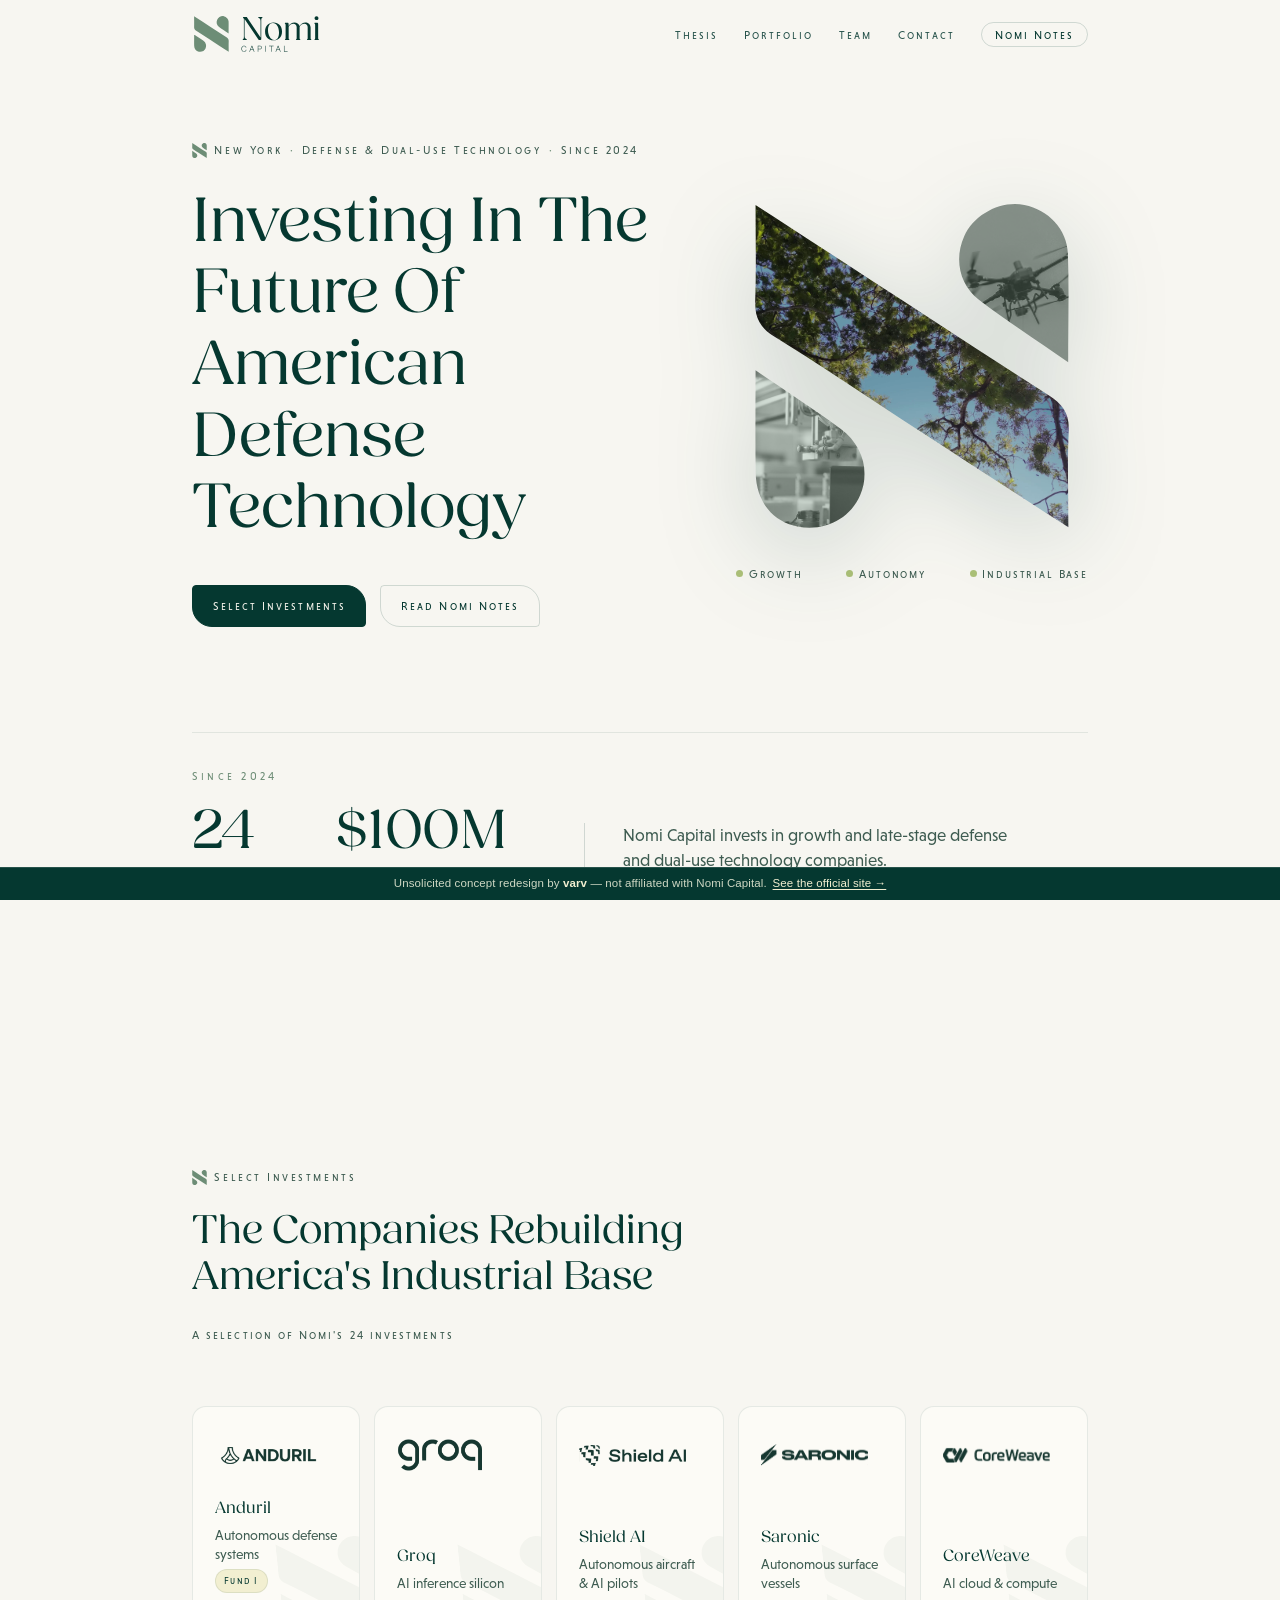
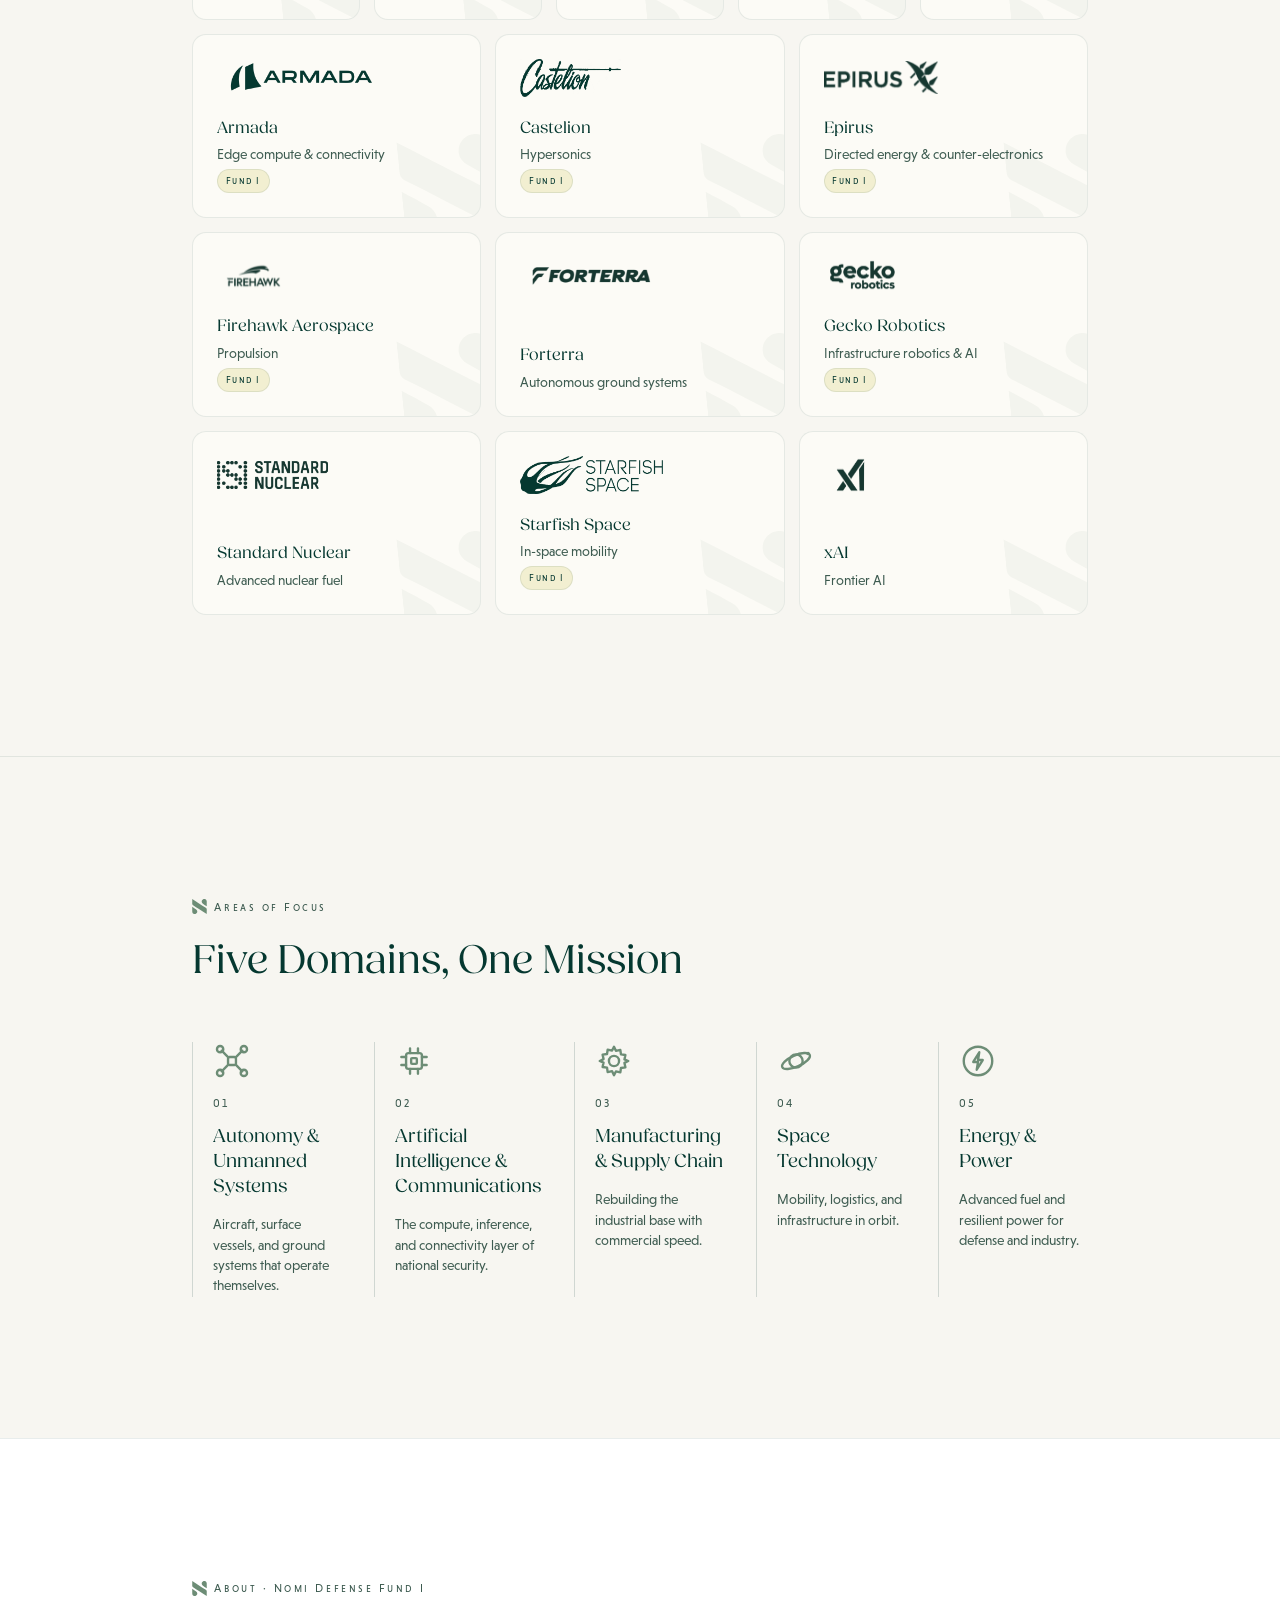
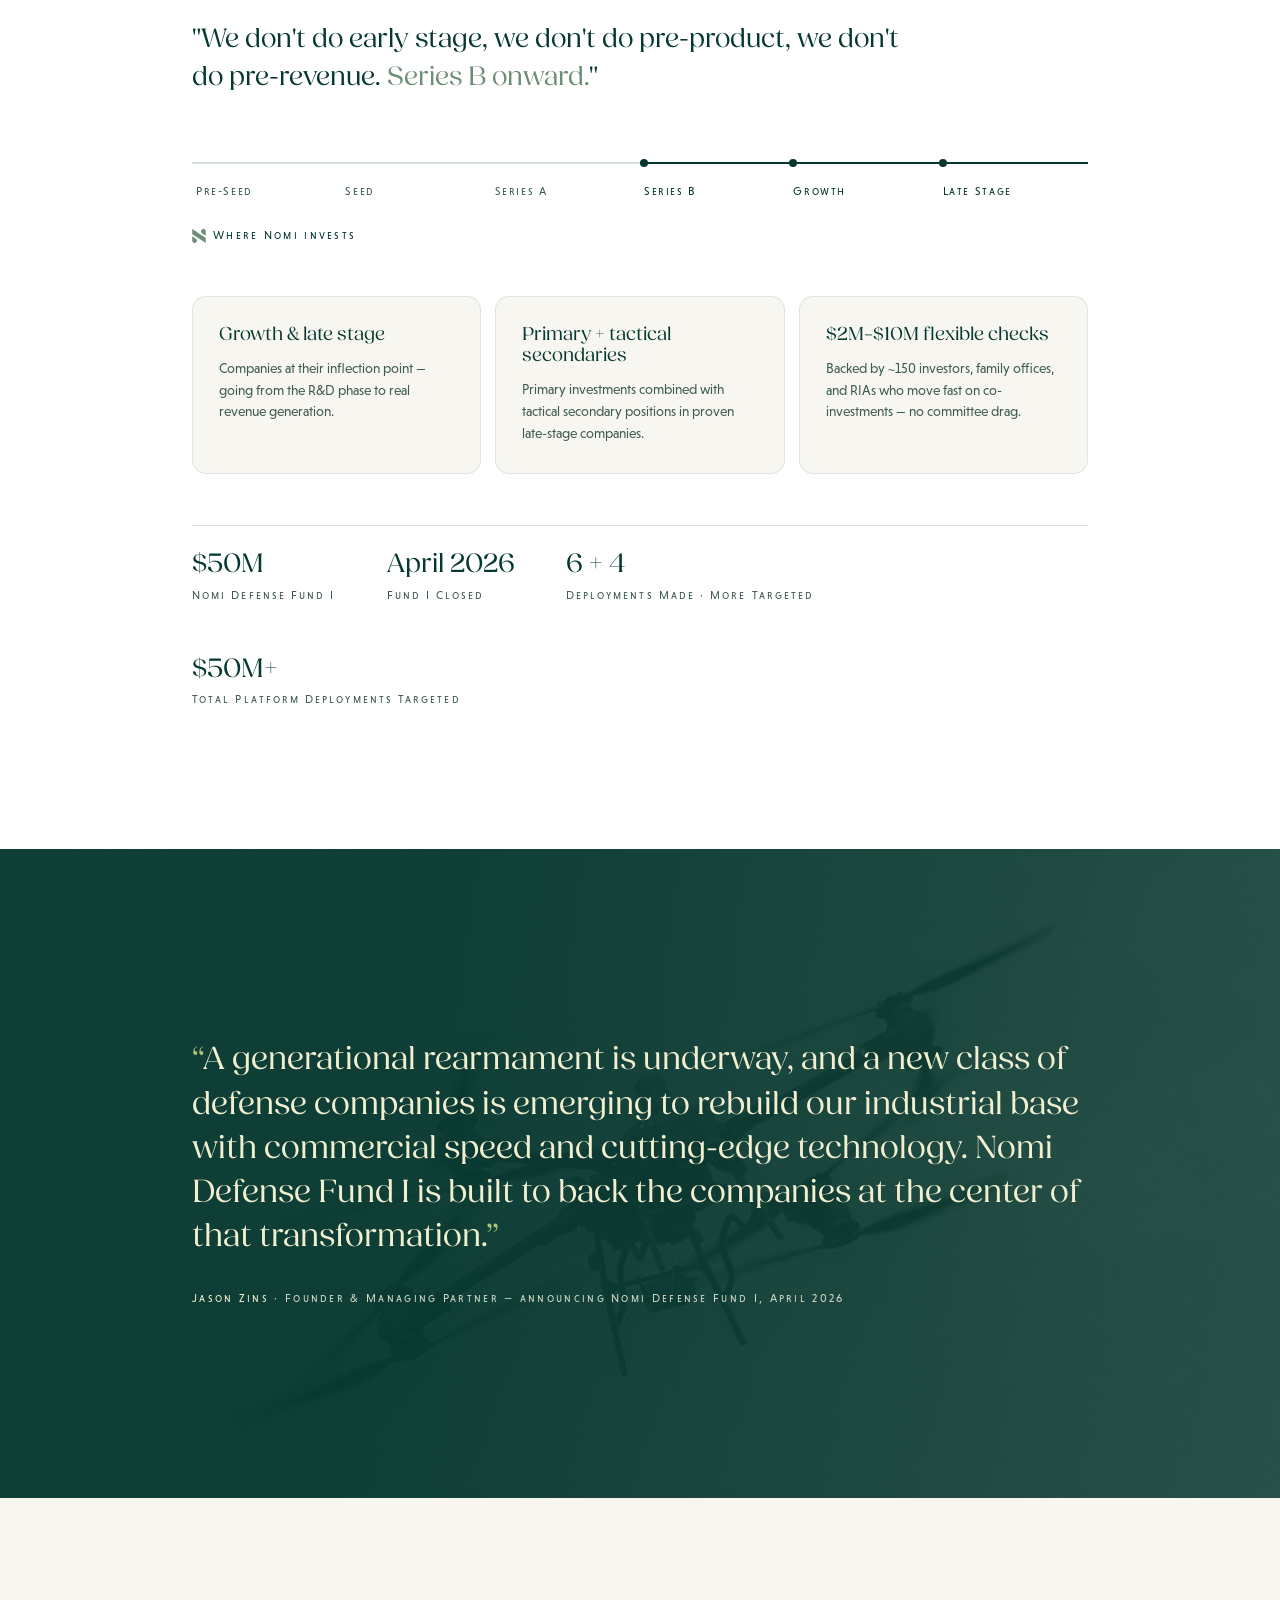
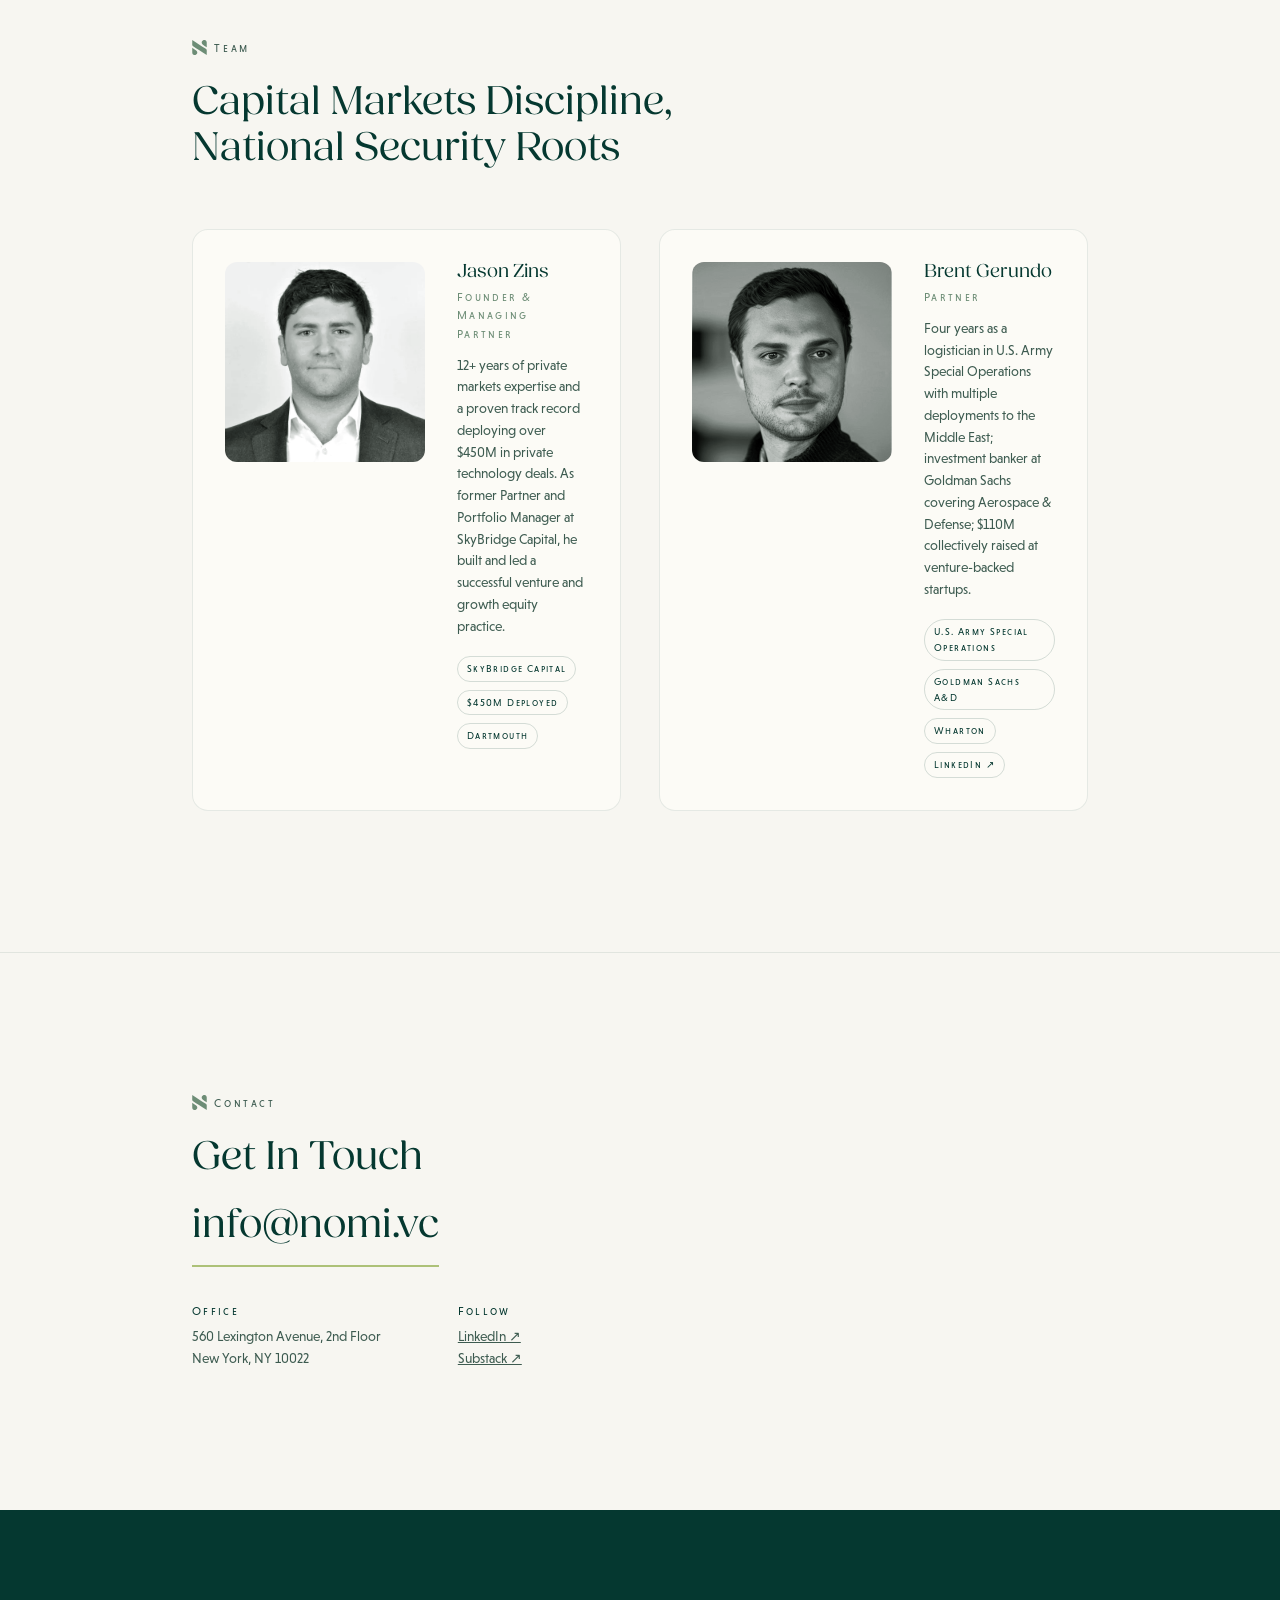
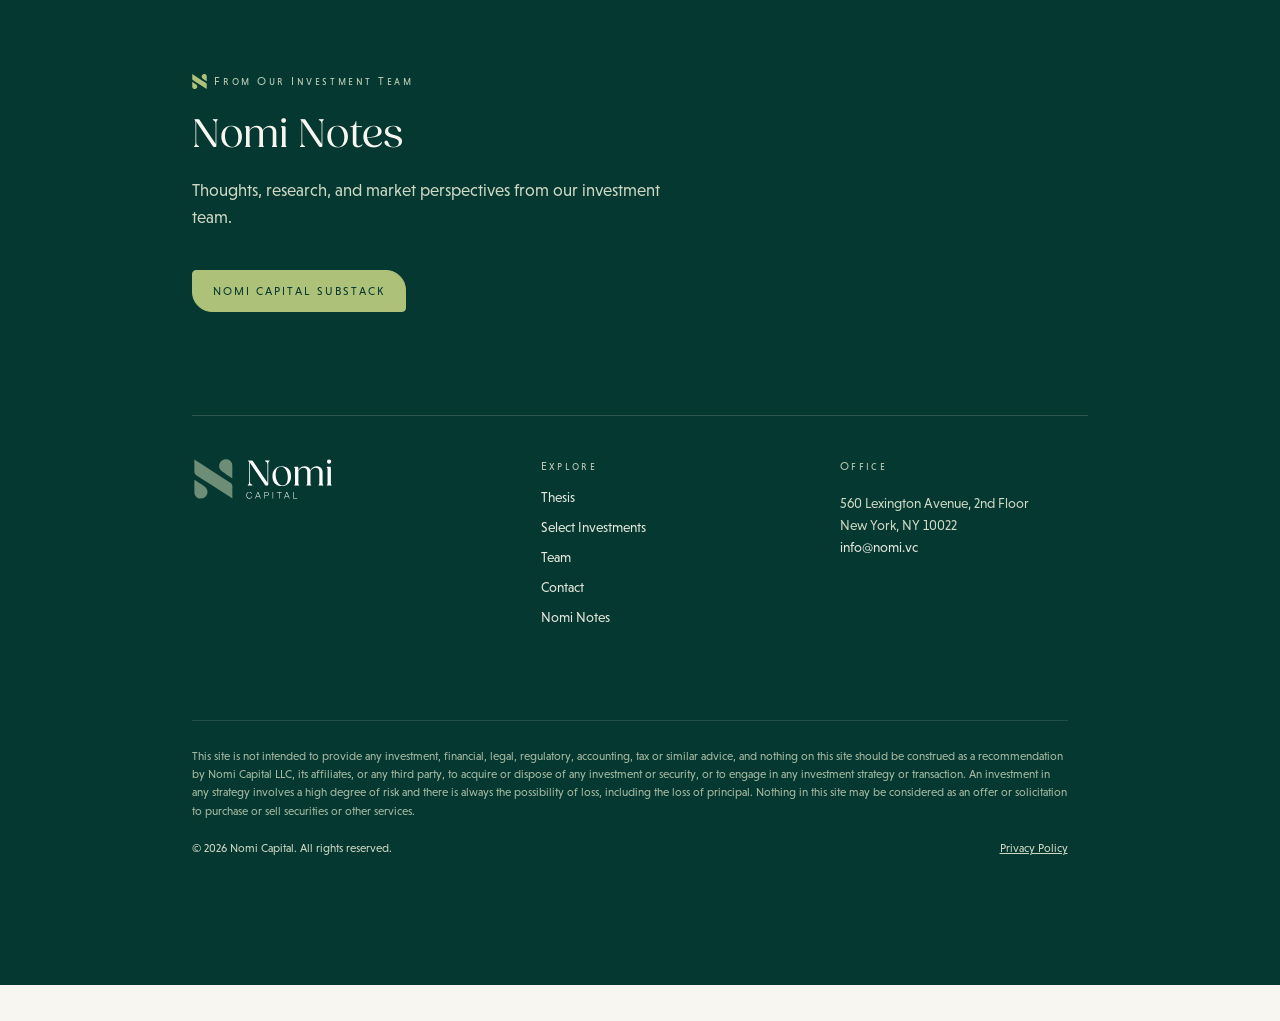
==== index.html @ 1e5c536e "Nomi Capital — full site go-live: home + Thesis, Portfolio, Team, Contact, Nomi Notes Multi-page upg" ====
<!DOCTYPE html>
<html lang="en">
<head>
<meta charset="UTF-8">
<meta name="viewport" content="width=device-width, initial-scale=1.0">
<title>Nomi Capital — Investing in the Future of American Defense Technology</title>
<meta name="description" content="Nomi Capital invests in growth and late-stage defense and dual-use technology companies. New York · Since 2024 · $100M AUM.">
<link rel="icon" type="image/png" sizes="32x32" href="assets/brand/favicon-32.png">
<link rel="apple-touch-icon" href="assets/brand/apple-touch-icon-256.png">
<meta property="og:title" content="Nomi Capital">
<meta property="og:description" content="Investing in the Future of American Defense Technology.">
<meta property="og:image" content="assets/brand/og-image.jpg">
<meta name="robots" content="noindex,nofollow,noarchive">
<script>
(function(){
  var q = new URLSearchParams(location.search);
  var H = document.documentElement;
  if(q.get('static')==='1'){ H.classList.add('static'); return; }
  if(window.matchMedia && matchMedia('(prefers-reduced-motion: reduce)').matches){ return; }
  requestAnimationFrame(function(){ requestAnimationFrame(function(){ H.classList.add('anim'); }); });
})();
</script>
<style>
@font-face{font-family:"niveau-grotesk";font-style:italic;font-weight:400;font-display:swap;src:url([data-uri]) format("woff2")}
@font-face{font-family:"niveau-grotesk";font-style:normal;font-weight:400;font-display:swap;src:url([data-uri]) format("woff2")}
@font-face{font-family:"niveau-grotesk";font-style:normal;font-weight:500;font-display:swap;src:url([data-uri]) format("woff2")}
@font-face{font-family:"niveau-grotesk";font-style:normal;font-weight:700;font-display:swap;src:url([data-uri]) format("woff2")}
@font-face{font-family:"niveau-grotesk-small-caps";font-style:normal;font-weight:400;font-display:swap;src:url([data-uri]) format("woff2")}
@font-face{font-family:"fields-display";font-style:normal;font-weight:400;font-display:swap;src:url([data-uri]) format("woff2")}

/* ============ TOKENS (locked scale · one gutter · one rhythm) ============ */
:root{
  --h1: clamp(2.4rem, 5vw, 4rem);
  --h2: clamp(1.8rem, 3.2vw, 2.6rem);
  --h3: clamp(1.35rem, 2.2vw, 1.7rem);
  --h4: 1.2rem;  --h5: 1.05rem;  --h6: 0.95rem;
  --p: 1.05rem;  --small: 0.85rem;  --eyebrow: 0.72rem;
  --lh-tight: 1.12;  --lh-body: 1.6;

  --gutter: clamp(20px, 15vw, 200px);
  --sec-pad: clamp(84px, 11vw, 148px);

  --bg:#f7f6f1;          /* off-white ground */
  --ink:#053830;         /* THE green — dark-green ink */
  --mid:#6d8d76;         /* logo green */
  --olive:#adc178;       /* support accent */
  --cream:#f2efd1;
  --card:#fcfbf6;
  --muted:#3d5b50;
  --line:rgba(5,56,48,.16);
  --line-soft:rgba(5,56,48,.09);

  --serif:"fields-display", Georgia, serif;
  --sans:"niveau-grotesk", "Helvetica Neue", Arial, sans-serif;
  --caps:"niveau-grotesk-small-caps", "niveau-grotesk", Arial, sans-serif;
}
*{margin:0;padding:0;box-sizing:border-box}
html{scroll-behavior:smooth}
@media (prefers-reduced-motion: reduce){ html{scroll-behavior:auto} }
body{
  background:var(--bg); color:var(--ink);
  font-family:var(--sans); font-size:var(--p); line-height:var(--lh-body);
  -webkit-font-smoothing:antialiased; overflow-x:clip;
}
h1,h2,h3{font-family:var(--serif); font-weight:400; line-height:var(--lh-tight); text-transform:capitalize}
h1{font-size:var(--h1)} h2{font-size:var(--h2)} h3{font-size:var(--h3)}
a{color:inherit}
img{max-width:100%; display:block}
section,header.hero{padding:var(--sec-pad) var(--gutter)}
.eyebrow{
  font-family:var(--caps); font-size:var(--eyebrow); letter-spacing:.22em;
  color:var(--muted); display:flex; align-items:center; gap:.65em; margin-bottom:1.5rem;
}
.eyebrow svg{width:15px; height:15px; flex:0 0 auto}
.eyebrow .n{color:var(--mid); letter-spacing:.1em}

/* ============ STORYBOARD CHROME ============ */
.sb-badge{position:fixed; top:16px; right:16px; padding:4px 10px; font-size:0.72rem;
  letter-spacing:.14em; text-transform:uppercase; border:1px solid currentColor; z-index:999;
  font-family:var(--sans); color:var(--ink); background:rgba(247,246,241,.8); backdrop-filter:blur(4px)}
.ribbon{position:fixed; bottom:16px; left:16px; z-index:999; font-family:var(--sans);
  font-size:.7rem; letter-spacing:.12em; text-transform:uppercase; color:var(--bg);
  background:var(--ink); padding:6px 12px; border-radius:3px}

/* ============ NAV ============ */
.nav{position:fixed; top:0; left:0; right:0; z-index:900; display:flex; align-items:center;
  justify-content:space-between; padding:14px var(--gutter);
  padding-right:max(var(--gutter), 150px);
  background:rgba(247,246,241,.85); backdrop-filter:blur(10px); -webkit-backdrop-filter:blur(10px);
  border-bottom:1px solid transparent; transition:border-color .3s}
.nav.scrolled{border-bottom-color:var(--line-soft)}
.nav .brand img{height:40px; width:auto}
.nav-links{display:flex; align-items:center; gap:clamp(14px,2vw,30px); list-style:none}
.nav-links a{font-family:var(--caps); font-size:var(--eyebrow); letter-spacing:.18em;
  text-decoration:none; color:var(--ink); opacity:.85; transition:opacity .2s; white-space:nowrap}
.nav-links a:hover{opacity:1}
.nav-links a.pill{border:1px solid var(--line); border-radius:999px; padding:.5em 1.1em; opacity:1}
.nav-links a.pill:hover{background:var(--ink); color:var(--bg); border-color:var(--ink)}
@media(max-width:940px){ .nav-links li:not(.keep){display:none} }

/* ============ HERO ============ */
.hero{min-height:100svh; display:grid; grid-template-columns:minmax(0,7fr) minmax(0,5fr);
  align-items:center; gap:clamp(28px,4vw,72px);
  padding-top:calc(84px + 4vh); padding-bottom:6vh; position:relative}
.hero-copy .eyebrow{margin-bottom:1.9rem}
.hero h1{max-width:12em}
.hero .sub{margin-top:1.6rem; max-width:34em; font-size:var(--h5); color:var(--muted)}
.cta-row{display:flex; gap:14px; margin-top:2.3rem; flex-wrap:wrap}
.btn{font-family:var(--caps); font-size:var(--eyebrow); letter-spacing:.18em; text-decoration:none;
  padding:.95em 1.7em; border-radius:4px 20px 4px 20px; display:inline-flex; align-items:center; gap:.6em;
  transition:transform .25s, background .25s, color .25s, border-color .25s}
.btn:hover{transform:translateY(-2px)}
.btn-solid{background:var(--ink); color:#f2f1e9; border:1px solid var(--ink)}
.btn-solid:hover{background:#0a4a40}
.btn-line{border:1px solid var(--line); color:var(--ink)}
.btn-line:hover{border-color:var(--ink)}

/* the mark-window: Nomi's own logomark, opened into three photo windows */
.mark-wrap{position:relative; justify-self:end; width:min(100%, 512px)}
.mark-hero{width:100%; height:auto; display:block; filter:drop-shadow(0 24px 48px rgba(5,56,48,.18))}
.mark-hero .win{transition:opacity .3s}
html.anim .float-a,html.anim .float-b,html.anim .float-c{transform-box:fill-box; transform-origin:center}
html.anim .float-a{animation:drift 9s ease-in-out infinite alternate}
html.anim .float-b{animation:drift 11s ease-in-out infinite alternate-reverse}
html.anim .float-c{animation:drift 13s ease-in-out infinite alternate}
@keyframes drift{from{transform:translateY(0)}to{transform:translateY(-1.5px)}}
@media (prefers-reduced-motion: reduce){ .float-a,.float-b,.float-c{animation:none!important} }
.mark-cap{margin-top:18px; display:flex; justify-content:space-between; gap:10px;
  font-family:var(--caps); font-size:var(--eyebrow); letter-spacing:.16em; color:var(--muted)}
.mark-cap span{display:flex; align-items:center; gap:.5em}
.mark-cap i{width:7px; height:7px; border-radius:50%; background:var(--olive); flex:0 0 auto}

/* stat band — echoes nomi.vc's SINCE 2024 / 24 INVESTMENTS / $100M AUM unit, in the light+green system */
.statband{grid-column:1 / -1; margin-top:clamp(38px,6vh,66px); padding-top:2.1rem;
  border-top:1px solid var(--line-soft); position:relative}
.statband-since{display:block; font-family:var(--caps); font-size:var(--eyebrow);
  letter-spacing:.28em; color:var(--mid); margin-bottom:1.5rem}
.statband-body{display:grid; grid-template-columns:auto auto minmax(0,1fr);
  gap:clamp(26px,4.5vw,68px); align-items:center}
.figure .snum{font-family:var(--serif); font-weight:400; line-height:.9;
  font-size:clamp(2.5rem,4.4vw,3.9rem); color:var(--ink); display:block; white-space:nowrap; letter-spacing:-.01em}
.figure .slabel{font-family:var(--caps); font-size:var(--eyebrow); letter-spacing:.2em;
  color:var(--muted); display:block; margin-top:.7em}
.statband-desc{font-family:var(--sans); font-size:var(--h5); color:var(--muted);
  line-height:1.5; max-width:27em; padding-left:clamp(24px,3vw,44px); border-left:1px solid var(--line)}
@media(max-width:940px){
  .hero{grid-template-columns:1fr; padding-top:110px}
  .mark-wrap{justify-self:start; width:min(78vw,380px)}
  .statband-body{grid-template-columns:1fr 1fr; gap:26px 34px}
  .statband-desc{grid-column:1 / -1; padding-left:0; border-left:0; max-width:none;
    border-top:1px solid var(--line); padding-top:1.4rem; margin-top:.2rem}
}
@media(max-width:520px){ .statband-body{grid-template-columns:1fr} }

/* ============ SELECT INVESTMENTS ============ */
.sec-head{display:flex; justify-content:space-between; align-items:flex-end; gap:24px; margin-bottom:clamp(36px,5vw,56px); flex-wrap:wrap}
.sec-head h2{max-width:15em}
.sec-note{font-family:var(--caps); font-size:var(--eyebrow); letter-spacing:.18em; color:var(--muted); padding-bottom:.5em}
.marquee-grid{display:grid; grid-template-columns:repeat(5,1fr); gap:14px}
.pf{position:relative; overflow:hidden; background:var(--card); border:1px solid var(--line-soft); border-radius:14px;
  text-decoration:none; display:flex; flex-direction:column; justify-content:space-between;
  padding:26px 22px; min-height:196px; transition:transform .35s, border-color .35s, box-shadow .35s, background .35s}
/* recurring logomark motif — the native branch mark bleeds from each card corner, blooms on hover */
.pf::before{content:""; position:absolute; right:-15px; bottom:-17px; width:94px; height:97px; z-index:0;
  background:url("assets/brand/nomi-logomark.svg") center/contain no-repeat; opacity:.06;
  transform:rotate(-6deg); transition:opacity .45s ease, transform .55s ease; pointer-events:none}
.pf:hover::before,.pf:focus-visible::before{opacity:.17; transform:rotate(0deg) scale(1.08)}
.pf:hover,.pf:focus-visible{transform:translateY(-6px); border-color:var(--mid);
  background:linear-gradient(180deg,#fbfdf9,var(--card)); box-shadow:0 20px 44px rgba(5,56,48,.11)}
.pf .lg{height:44px; display:flex; align-items:center; position:relative; z-index:1; transition:transform .35s}
.pf .lg img{max-height:100%; max-width:88%; width:auto; object-fit:contain}
.pf:hover .lg,.pf:focus-visible .lg{transform:translateY(-2px)}
.pf .meta{margin-top:22px; position:relative; z-index:1; display:flex; flex-direction:column; align-items:flex-start; gap:.32em}
.pf .name{font-family:var(--serif); font-size:var(--h5); text-transform:none; color:var(--ink); line-height:1.14;
  padding-bottom:2px; background:linear-gradient(var(--mid),var(--mid)) left bottom/0 1.5px no-repeat;
  transition:color .3s, background-size .35s ease}
.pf:hover .name,.pf:focus-visible .name{color:#245c46; background-size:100% 1.5px}
.pf .what{font-size:var(--small); color:var(--muted); line-height:1.4}
.pf .go{position:absolute; top:15px; right:17px; font-size:1rem; color:var(--mid); opacity:0; z-index:2;
  transform:translate(-4px,4px); transition:opacity .25s, transform .25s}
.pf:hover .go,.pf:focus-visible .go{opacity:1; transform:none}
.pf .tag{margin-top:.5em; align-self:flex-start; position:relative; z-index:1; font-family:var(--caps);
  font-size:.6rem; letter-spacing:.16em; color:var(--ink); background:var(--cream); border:1px solid var(--line-soft);
  padding:.35em .8em; border-radius:999px}
.book-grid{display:grid; grid-template-columns:repeat(3,1fr); gap:14px; margin-top:14px}
.book-grid .pf{min-height:172px; padding:24px 24px}
.book-grid .pf .lg{height:38px}
@media(max-width:1100px){ .marquee-grid{grid-template-columns:repeat(3,1fr)} .book-grid{grid-template-columns:repeat(2,1fr)} }
@media(max-width:640px){ .marquee-grid{grid-template-columns:repeat(2,1fr)} .book-grid{grid-template-columns:repeat(2,1fr)} }
@media(max-width:440px){ .marquee-grid,.book-grid{grid-template-columns:1fr} }

/* ============ AREAS OF FOCUS ============ */
.focus{border-top:1px solid var(--line-soft); position:relative; overflow:hidden}
/* cleaned per feedback: faint tile watermark removed — clean background behind the focus domains */
.focus > *{position:relative; z-index:1}
/* cleaned per feedback: remove ALL big faint logomark watermark washes (butter-paper look) */
.leafmark{display:none !important}
.focus-grid{display:grid; grid-template-columns:repeat(5,1fr); gap:clamp(18px,2.5vw,34px)}
.fcard{border-left:1px solid var(--line); padding-left:20px; display:flex; flex-direction:column; gap:14px}
.fcard .fic{width:38px; height:38px; color:var(--mid)}
.fcard .fnum{font-family:var(--caps); font-size:var(--eyebrow); letter-spacing:.2em; color:var(--muted)}
.fcard h3{font-size:var(--h4); text-transform:none; line-height:1.3}
.fcard p{font-size:var(--small); color:var(--muted); line-height:1.5}
@media(max-width:1100px){ .focus-grid{grid-template-columns:repeat(2,1fr); row-gap:44px} }
@media(max-width:600px){ .focus-grid{grid-template-columns:1fr} }

/* ============ ABOUT / FUND I ============ */
.about{background:#fff; position:relative; overflow:hidden; border-top:1px solid var(--line-soft)}
.about .leafmark{position:absolute; right:clamp(20px,3vw,72px); top:clamp(18px,3vw,52px); width:clamp(240px,26vw,420px); opacity:.09; pointer-events:none}
.about .lede{font-family:var(--serif); font-size:var(--h3); max-width:26em; text-transform:none; line-height:1.4; margin-top:.4rem}
.about .lede em{font-style:normal; color:var(--mid)}
.stage-rail{margin:clamp(40px,5vw,64px) 0 10px; position:relative}
.stage-row{display:grid; grid-template-columns:repeat(6,1fr); gap:0; position:relative}
.stage{padding:18px 4px 0; border-top:2px solid var(--line); font-family:var(--caps);
  font-size:var(--eyebrow); letter-spacing:.14em; color:var(--muted); text-align:left; position:relative}
.stage.on{border-top-color:var(--ink); color:var(--ink)}
.stage.on::before{content:""; position:absolute; top:-5px; left:0; width:8px; height:8px; border-radius:50%; background:var(--ink)}
.stage-label{display:flex; align-items:center; gap:.6em; margin-top:26px;
  font-family:var(--caps); font-size:var(--eyebrow); letter-spacing:.2em; color:var(--ink)}
.stage-label svg{width:14px; height:14px; color:var(--mid)}
.about-cards{display:grid; grid-template-columns:repeat(3,1fr); gap:14px; margin-top:clamp(36px,4vw,56px)}
.acard{background:var(--bg); border:1px solid var(--line-soft); border-radius:14px; padding:28px 26px}
.acard h3{font-size:var(--h4); text-transform:none; margin-bottom:.6em}
.acard p{font-size:var(--small); color:var(--muted)}
.fund-strip{margin-top:clamp(36px,4vw,56px); border-top:1px solid var(--line); padding-top:1.6rem;
  display:flex; gap:clamp(20px,4vw,64px); flex-wrap:wrap; align-items:baseline}
.fund-strip .fs b{font-family:var(--serif); font-weight:400; font-size:var(--h3); display:block; line-height:1.1}
.fund-strip .fs span{font-family:var(--caps); font-size:var(--eyebrow); letter-spacing:.18em; color:var(--muted); display:block; margin-top:.4em}
@media(max-width:940px){ .about-cards{grid-template-columns:1fr} .stage-row{grid-template-columns:repeat(3,1fr); row-gap:26px} }

/* ============ QUOTE BAND (their drone imagery) ============ */
.quote{position:relative; padding:clamp(110px,15vw,190px) var(--gutter); color:var(--cream); overflow:hidden}
.quote .qbg{position:absolute; inset:0; background:url("assets/textures/circuit-1.png") center/cover no-repeat}
.quote .qbg::after{content:""; position:absolute; inset:0; background:linear-gradient(100deg, rgba(5,56,48,.93) 30%, rgba(5,56,48,.72))}
.quote figure{position:relative; max-width:56em}
.quote blockquote{font-family:var(--serif); font-size:clamp(1.4rem,2.6vw,2.05rem); line-height:1.35; text-transform:none}
.quote blockquote::before{content:"“"; color:var(--olive)}
.quote blockquote::after{content:"”"; color:var(--olive)}
.quote figcaption{margin-top:1.8rem; font-family:var(--caps); font-size:var(--eyebrow); letter-spacing:.2em; color:#cfd8c4}
.quote figcaption b{color:#f2efd1; font-weight:400}

/* ============ TEAM ============ */
#team{position:relative; overflow:hidden}
#team .leafmark{position:absolute; right:clamp(16px,3vw,60px); top:clamp(20px,3vw,64px); width:clamp(210px,23vw,360px); opacity:.06;
  pointer-events:none; transform:none; z-index:0}
#team > *{position:relative; z-index:1}
.team-grid{display:grid; grid-template-columns:1fr 1fr; gap:clamp(18px,3vw,40px)}
.tcard{display:grid; grid-template-columns:minmax(150px,200px) 1fr; gap:clamp(18px,2.5vw,32px);
  background:var(--card); border:1px solid var(--line-soft); border-radius:16px; padding:clamp(20px,2.5vw,34px)}
.tcard .ph{border-radius:12px; overflow:hidden; aspect-ratio:1/1; display:block; position:relative}
.tcard .ph img{width:100%; height:100%; object-fit:cover; filter:grayscale(1) contrast(1.02)}
.tcard .ph::after{content:""; position:absolute; inset:0; background:var(--mid); mix-blend-mode:soft-light; opacity:.5}
.tcard h3{font-size:var(--h4); text-transform:none}
.tcard .role{font-family:var(--caps); font-size:var(--eyebrow); letter-spacing:.2em; color:var(--mid); margin:.4em 0 1em}
.tcard .bio{font-size:var(--small); color:var(--muted)}
.chips{display:flex; flex-wrap:wrap; gap:8px; margin-top:1.1em}
.chip{font-family:var(--caps); font-size:.62rem; letter-spacing:.14em; border:1px solid var(--line);
  border-radius:999px; padding:.4em .9em; color:var(--ink); text-decoration:none; display:inline-flex; align-items:center; gap:.45em}
a.chip:hover{background:var(--ink); color:var(--bg); border-color:var(--ink)}
@media(max-width:1100px){ .team-grid{grid-template-columns:1fr} }
@media(max-width:560px){ .tcard{grid-template-columns:1fr} .tcard .ph{max-width:220px} }

/* ============ CONTACT ============ */
.contact{border-top:1px solid var(--line-soft); text-align:left}
.contact .mail{font-family:var(--serif); font-size:var(--h2); text-transform:none; text-decoration:none;
  display:inline-block; margin-top:.3em; border-bottom:2px solid var(--olive); padding-bottom:.12em; transition:color .25s, border-color .25s}
.contact .mail:hover{color:var(--mid); border-color:var(--mid)}
.contact .addr{margin-top:2.2rem; display:flex; gap:clamp(24px,6vw,90px); flex-wrap:wrap;
  font-size:var(--small); color:var(--muted)}
.contact .addr b{font-family:var(--caps); font-weight:400; font-size:var(--eyebrow); letter-spacing:.2em;
  display:block; margin-bottom:.5em; color:var(--ink)}
.contact .addr a{color:var(--muted)}

/* ============ NOMI NOTES — the close ============ */
.notes{background:var(--ink); color:#f2f1e9; position:relative; overflow:hidden;
  padding-top:calc(var(--sec-pad)*1.15); padding-bottom:calc(var(--sec-pad)*.9)}
.notes .leafmark{position:absolute; right:clamp(10px,3vw,64px); bottom:clamp(14px,3vw,56px); left:auto; top:auto; width:clamp(230px,28vw,430px); opacity:.1; pointer-events:none; transform:none; z-index:0}
.notes > :not(.leafmark){position:relative; z-index:1}
.notes .eyebrow{color:#b9c9b3}
.notes h2{color:#f7f6f1; text-transform:none; max-width:14em}
.notes p{margin-top:1.1rem; max-width:30em; color:#cfd8c4; font-size:var(--h5)}
.notes .btn-sub{margin-top:2.4rem; background:var(--olive); color:var(--ink); border:1px solid var(--olive)}
.notes .btn-sub:hover{background:#bfd28d}

/* footer inside the dark close */
.foot{border-top:1px solid rgba(247,246,241,.16); margin-top:clamp(64px,8vw,110px); padding-top:2.6rem;
  display:grid; grid-template-columns:1.2fr 1fr 1fr; gap:clamp(24px,4vw,60px); position:relative}
.foot img.wm{height:44px; width:auto}
.foot .col b{font-family:var(--caps); font-weight:400; font-size:var(--eyebrow); letter-spacing:.2em; color:#b9c9b3; display:block; margin-bottom:1em}
.foot .col a{display:block; color:#e8e9df; text-decoration:none; font-size:var(--small); margin-bottom:.6em}
.foot .col a:hover{color:var(--olive)}
.foot .col p{font-size:var(--small); color:#cfd8c4}
.legal{grid-column:1 / -1; margin-top:2rem; padding-top:1.6rem; border-top:1px solid rgba(247,246,241,.12);
  font-size:.72rem; line-height:1.6; color:#a9bba4; max-width:76em}
.legal .row{display:flex; justify-content:space-between; gap:20px; flex-wrap:wrap; margin-top:1.2rem; color:#cfd8c4; font-size:.72rem}
.legal .row a{color:#cfd8c4}
@media(max-width:940px){ .foot{grid-template-columns:1fr} }

/* ============ REVEALS (visible by default; hidden ONLY under html.anim) ============ */
html.anim .rv{opacity:0; transform:translateY(16px); transition:opacity .7s ease, transform .7s ease}
html.anim .rv.in{opacity:1; transform:none}
html.anim .rv.d1{transition-delay:.08s} html.anim .rv.d2{transition-delay:.16s}
html.anim .rv.d3{transition-delay:.24s} html.anim .rv.d4{transition-delay:.32s}
html.static *{animation:none!important; transition:none!important}
</style>
</head>
<body>

<style id="varv-disclaimer-css">
  body{padding-bottom:36px}
  #varv-disclaimer{position:fixed;left:0;right:0;bottom:0;z-index:2147482000;
    display:flex;justify-content:center;align-items:center;gap:.5em;flex-wrap:wrap;
    padding:8px 16px;font-family:-apple-system,BlinkMacSystemFont,"Segoe UI",Roboto,Helvetica,Arial,sans-serif;
    font-size:11.5px;line-height:1.35;letter-spacing:.01em;
    background:#053830;color:#cfd8c4;border-top:1px solid rgba(247,246,241,.14);text-align:center}
  #varv-disclaimer a{color:#f2efd1;text-decoration:underline;text-underline-offset:2px}
  #varv-disclaimer b{color:#f2efd1;font-weight:600}
  @media(max-width:560px){#varv-disclaimer{font-size:10.5px;padding:7px 12px}body{padding-bottom:54px}}
</style>
<div id="varv-disclaimer">
  <span>Unsolicited concept redesign by <b>varv</b> &mdash; not affiliated with Nomi Capital.</span>
  <a href="https://www.nomi.vc" target="_blank" rel="noopener">See the official site &rarr;</a>
</div>

<nav class="nav" id="nav" aria-label="Primary">
  <a class="brand" href="#top" aria-label="Nomi Capital — home">
    <img src="assets/brand/nomi-lockup-ink.svg" alt="Nomi Capital" width="237" height="68">
  </a>
  <ul class="nav-links">
    <li><a href="thesis.html">Thesis</a></li>
    <li><a href="portfolio.html">Portfolio</a></li>
    <li><a href="team.html">Team</a></li>
    <li><a href="contact.html">Contact</a></li>
    <li class="keep"><a class="pill" href="insights.html">Nomi Notes</a></li>
  </ul>
</nav>

<!-- ================= HERO ================= -->
<header class="hero" id="top">
  <div class="hero-copy">
    <div class="eyebrow rv">
      <svg viewBox="0 0 65.78 67.82" aria-hidden="true"><g fill="#6d8d76"><path d="M65.67,67.75c-12.36-8.01-23.79-15.4-35.2-22.83-8.81-5.73-17.51-11.65-26.45-17.18C.9,25.82-.13,23.61.01,20.09.27,13.83.09,7.55.09.2c10.74,6.97,20.67,13.41,30.59,19.86,10.28,6.68,20.51,13.45,30.87,20.01,2.95,1.86,4.41,3.9,4.21,7.59-.34,6.29-.09,12.61-.09,20.09Z"/><path d="M.09,34.85c6.65,4.54,12.34,8.25,17.82,12.25,4.73,3.45,6.22,9.07,4.11,13.91-2.16,4.96-7.38,7.61-12.97,6.6C3.75,66.66.22,62.33.12,56.31c-.11-6.79-.03-13.59-.03-21.46Z"/><path d="M65.63,33.14c-7.01-4.87-13.02-8.77-18.72-13.09-4.17-3.17-5.18-8.7-3.08-13.3,2.12-4.64,7.71-7.55,12.62-6.55,5.03,1.02,8.94,5.07,9.12,10.2.25,7.15.06,14.31.06,22.75h0Z"/></g></svg>
      <span>New York</span><span class="n">·</span><span>Defense &amp; Dual-Use Technology</span><span class="n">·</span><span>Since 2024</span>
    </div>
    <h1 class="rv d1">Investing in the Future of American Defense Technology</h1>
    <div class="cta-row rv d3">
      <a class="btn btn-solid" href="#investments">Select Investments</a>
      <a class="btn btn-line" href="#notes">Read Nomi Notes</a>
    </div>
  </div>

  <!-- The native logomark, opened into three windows onto Nomi's world -->
  <div class="mark-wrap rv d2" aria-hidden="true">
    <svg class="mark-hero" viewBox="-4 -4 73.78 75.82">
      <defs>
        <clipPath id="cBranch"><path d="M65.67,67.75c-12.36-8.01-23.79-15.4-35.2-22.83-8.81-5.73-17.51-11.65-26.45-17.18C.9,25.82-.13,23.61.01,20.09.27,13.83.09,7.55.09.2c10.74,6.97,20.67,13.41,30.59,19.86,10.28,6.68,20.51,13.45,30.87,20.01,2.95,1.86,4.41,3.9,4.21,7.59-.34,6.29-.09,12.61-.09,20.09Z"/></clipPath>
        <clipPath id="cLeafBL"><path d="M.09,34.85c6.65,4.54,12.34,8.25,17.82,12.25,4.73,3.45,6.22,9.07,4.11,13.91-2.16,4.96-7.38,7.61-12.97,6.6C3.75,66.66.22,62.33.12,56.31c-.11-6.79-.03-13.59-.03-21.46Z"/></clipPath>
        <clipPath id="cLeafTR"><path d="M65.63,33.14c-7.01-4.87-13.02-8.77-18.72-13.09-4.17-3.17-5.18-8.7-3.08-13.3,2.12-4.64,7.71-7.55,12.62-6.55,5.03,1.02,8.94,5.07,9.12,10.2.25,7.15.06,14.31.06,22.75h0Z"/></clipPath>
      </defs>
      <g class="float-a"><g class="win" clip-path="url(#cBranch)">
        <image href="assets/textures/hero-branches.webp" x="0" y="0" width="65.78" height="67.82" preserveAspectRatio="xMidYMid slice"/>
      </g></g>
      <g class="float-b"><g class="win" clip-path="url(#cLeafTR)">
        <image href="assets/textures/circuit-1.png" x="42.5" y="-0.5" width="23.8" height="34.4" preserveAspectRatio="xMidYMid slice"/>
      </g></g>
      <g class="float-c"><g class="win" clip-path="url(#cLeafBL)">
        <image href="assets/textures/circuit-2.png" x="-0.4" y="34.4" width="24.4" height="34" preserveAspectRatio="xMidYMid slice"/>
      </g></g>
    </svg>
    <div class="mark-cap rv d4">
      <span><i></i>Growth</span>
      <span><i></i>Autonomy</span>
      <span><i></i>Industrial Base</span>
    </div>
  </div>

  <div class="statband rv d4">
    <span class="statband-since">Since 2024</span>
    <div class="statband-body">
      <div class="figure">
        <b class="snum"><span class="cnt" data-v="24">24</span></b>
        <span class="slabel">Investments</span>
      </div>
      <div class="figure">
        <b class="snum">$<span class="cnt" data-v="100">100</span>M</b>
        <span class="slabel">Assets Under Management</span>
      </div>
      <p class="statband-desc">Nomi Capital invests in growth and late-stage defense and dual-use technology companies.</p>
    </div>
  </div>
</header>

<!-- ================= SELECT INVESTMENTS ================= -->
<section id="investments">
  <div class="eyebrow rv">
    <svg viewBox="0 0 65.78 67.82" aria-hidden="true"><g fill="#6d8d76"><path d="M65.67,67.75c-12.36-8.01-23.79-15.4-35.2-22.83-8.81-5.73-17.51-11.65-26.45-17.18C.9,25.82-.13,23.61.01,20.09.27,13.83.09,7.55.09.2c10.74,6.97,20.67,13.41,30.59,19.86,10.28,6.68,20.51,13.45,30.87,20.01,2.95,1.86,4.41,3.9,4.21,7.59-.34,6.29-.09,12.61-.09,20.09Z"/><path d="M.09,34.85c6.65,4.54,12.34,8.25,17.82,12.25,4.73,3.45,6.22,9.07,4.11,13.91-2.16,4.96-7.38,7.61-12.97,6.6C3.75,66.66.22,62.33.12,56.31c-.11-6.79-.03-13.59-.03-21.46Z"/><path d="M65.63,33.14c-7.01-4.87-13.02-8.77-18.72-13.09-4.17-3.17-5.18-8.7-3.08-13.3,2.12-4.64,7.71-7.55,12.62-6.55,5.03,1.02,8.94,5.07,9.12,10.2.25,7.15.06,14.31.06,22.75h0Z"/></g></svg>
    Select Investments
  </div>
  <div class="sec-head">
    <h2 class="rv d1">The companies rebuilding America's industrial base</h2>
    <div class="sec-note rv d2">A selection of Nomi's 24 investments</div>
  </div>

  <div class="marquee-grid">
    <a class="pf rv" href="https://www.anduril.com" target="_blank" rel="noopener" aria-label="Anduril — Autonomous defense systems (opens in a new tab)">
      <span class="lg"><img src="assets/portfolio/anduril.svg" alt="Anduril" loading="lazy"></span>
      <span class="meta"><span class="name">Anduril</span><span class="what">Autonomous defense systems</span></span>
      <span class="tag">Fund I</span><span class="go" aria-hidden="true">↗</span>
    </a>
    <a class="pf rv d1" href="https://groq.com" target="_blank" rel="noopener" aria-label="Groq — AI inference silicon (opens in a new tab)">
      <span class="lg"><img src="assets/portfolio/groq.svg" alt="Groq" loading="lazy"></span>
      <span class="meta"><span class="name">Groq</span><span class="what">AI inference silicon</span></span>
      <span class="go" aria-hidden="true">↗</span>
    </a>
    <a class="pf rv d2" href="https://shield.ai" target="_blank" rel="noopener" aria-label="Shield AI — Autonomous aircraft and AI pilots (opens in a new tab)">
      <span class="lg"><img src="assets/portfolio/shield-ai.svg" alt="Shield AI" loading="lazy"></span>
      <span class="meta"><span class="name">Shield AI</span><span class="what">Autonomous aircraft &amp; AI pilots</span></span>
      <span class="go" aria-hidden="true">↗</span>
    </a>
    <a class="pf rv d3" href="https://www.saronic.com" target="_blank" rel="noopener" aria-label="Saronic — Autonomous surface vessels (opens in a new tab)">
      <span class="lg"><img src="assets/portfolio/saronic.svg" alt="Saronic" loading="lazy"></span>
      <span class="meta"><span class="name">Saronic</span><span class="what">Autonomous surface vessels</span></span>
      <span class="go" aria-hidden="true">↗</span>
    </a>
    <a class="pf rv d4" href="https://www.coreweave.com" target="_blank" rel="noopener" aria-label="CoreWeave — AI cloud and compute (opens in a new tab)">
      <span class="lg"><img src="assets/portfolio/coreweave.svg" alt="CoreWeave" loading="lazy"></span>
      <span class="meta"><span class="name">CoreWeave</span><span class="what">AI cloud &amp; compute</span></span>
      <span class="go" aria-hidden="true">↗</span>
    </a>
  </div>

  <div class="book-grid">
    <a class="pf rv" href="https://www.armada.ai" target="_blank" rel="noopener" aria-label="Armada — Edge compute and connectivity (opens in a new tab)">
      <span class="lg"><img src="assets/portfolio/armada.png" alt="Armada" loading="lazy"></span>
      <span class="meta"><span class="name">Armada</span><span class="what">Edge compute &amp; connectivity</span></span>
      <span class="tag">Fund I</span><span class="go" aria-hidden="true">↗</span>
    </a>
    <a class="pf rv d1" href="https://castelion.com" target="_blank" rel="noopener" aria-label="Castelion — Hypersonics (opens in a new tab)">
      <span class="lg"><img src="assets/portfolio/castelion.png" alt="Castelion" loading="lazy"></span>
      <span class="meta"><span class="name">Castelion</span><span class="what">Hypersonics</span></span>
      <span class="tag">Fund I</span><span class="go" aria-hidden="true">↗</span>
    </a>
    <a class="pf rv d2" href="https://www.epirusinc.com" target="_blank" rel="noopener" aria-label="Epirus — Directed energy and counter-electronics (opens in a new tab)">
      <span class="lg"><img src="assets/portfolio/epirus.svg" alt="Epirus" loading="lazy"></span>
      <span class="meta"><span class="name">Epirus</span><span class="what">Directed energy &amp; counter-electronics</span></span>
      <span class="tag">Fund I</span><span class="go" aria-hidden="true">↗</span>
    </a>
    <a class="pf rv" href="https://firehawkaerospace.com" target="_blank" rel="noopener" aria-label="Firehawk Aerospace — Propulsion (opens in a new tab)">
      <span class="lg"><img src="assets/portfolio/firehawk.svg" alt="Firehawk Aerospace" loading="lazy"></span>
      <span class="meta"><span class="name">Firehawk Aerospace</span><span class="what">Propulsion</span></span>
      <span class="tag">Fund I</span><span class="go" aria-hidden="true">↗</span>
    </a>
    <a class="pf rv d1" href="https://www.forterra.com" target="_blank" rel="noopener" aria-label="Forterra — Autonomous ground systems (opens in a new tab)">
      <span class="lg"><img src="assets/portfolio/forterra.svg" alt="Forterra" loading="lazy"></span>
      <span class="meta"><span class="name">Forterra</span><span class="what">Autonomous ground systems</span></span>
      <span class="go" aria-hidden="true">↗</span>
    </a>
    <a class="pf rv d2" href="https://www.geckorobotics.com" target="_blank" rel="noopener" aria-label="Gecko Robotics — Infrastructure robotics and AI (opens in a new tab)">
      <span class="lg"><img src="assets/portfolio/gecko-robotics.svg" alt="Gecko Robotics" loading="lazy"></span>
      <span class="meta"><span class="name">Gecko Robotics</span><span class="what">Infrastructure robotics &amp; AI</span></span>
      <span class="tag">Fund I</span><span class="go" aria-hidden="true">↗</span>
    </a>
    <a class="pf rv" href="https://www.standardnuclear.com" target="_blank" rel="noopener" aria-label="Standard Nuclear — Advanced nuclear fuel (opens in a new tab)">
      <span class="lg"><img src="assets/portfolio/standard-nuclear.svg" alt="Standard Nuclear" loading="lazy"></span>
      <span class="meta"><span class="name">Standard Nuclear</span><span class="what">Advanced nuclear fuel</span></span>
      <span class="go" aria-hidden="true">↗</span>
    </a>
    <a class="pf rv d1" href="https://www.starfishspace.com" target="_blank" rel="noopener" aria-label="Starfish Space — In-space mobility (opens in a new tab)">
      <span class="lg"><img src="assets/portfolio/starfish-space.png" alt="Starfish Space" loading="lazy"></span>
      <span class="meta"><span class="name">Starfish Space</span><span class="what">In-space mobility</span></span>
      <span class="tag">Fund I</span><span class="go" aria-hidden="true">↗</span>
    </a>
    <a class="pf rv d2" href="https://x.ai/company" target="_blank" rel="noopener" aria-label="xAI — Frontier AI (opens in a new tab)">
      <span class="lg"><img src="assets/portfolio/xi.svg" alt="xAI" loading="lazy"></span>
      <span class="meta"><span class="name">xAI</span><span class="what">Frontier AI</span></span>
      <span class="go" aria-hidden="true">↗</span>
    </a>
  </div>
</section>

<!-- ================= AREAS OF FOCUS ================= -->
<section class="focus" id="focus">
  <div class="eyebrow rv">
    <svg viewBox="0 0 65.78 67.82" aria-hidden="true"><g fill="#6d8d76"><path d="M65.67,67.75c-12.36-8.01-23.79-15.4-35.2-22.83-8.81-5.73-17.51-11.65-26.45-17.18C.9,25.82-.13,23.61.01,20.09.27,13.83.09,7.55.09.2c10.74,6.97,20.67,13.41,30.59,19.86,10.28,6.68,20.51,13.45,30.87,20.01,2.95,1.86,4.41,3.9,4.21,7.59-.34,6.29-.09,12.61-.09,20.09Z"/><path d="M.09,34.85c6.65,4.54,12.34,8.25,17.82,12.25,4.73,3.45,6.22,9.07,4.11,13.91-2.16,4.96-7.38,7.61-12.97,6.6C3.75,66.66.22,62.33.12,56.31c-.11-6.79-.03-13.59-.03-21.46Z"/><path d="M65.63,33.14c-7.01-4.87-13.02-8.77-18.72-13.09-4.17-3.17-5.18-8.7-3.08-13.3,2.12-4.64,7.71-7.55,12.62-6.55,5.03,1.02,8.94,5.07,9.12,10.2.25,7.15.06,14.31.06,22.75h0Z"/></g></svg>
    Areas of Focus
  </div>
  <div class="sec-head">
    <h2 class="rv d1">Five domains, one mission</h2>
  </div>
  <div class="focus-grid">
    <div class="fcard rv">
      <svg class="fic" viewBox="0 0 24 24" fill="none" stroke="currentColor" stroke-width="1.5" stroke-linecap="round">
        <rect x="9.5" y="9.5" width="5" height="5" rx="1"/><path d="M9.5 9.5 5.5 5.5M14.5 9.5l4-4M9.5 14.5l-4 4M14.5 14.5l4 4"/><circle cx="4.5" cy="4.5" r="2"/><circle cx="19.5" cy="4.5" r="2"/><circle cx="4.5" cy="19.5" r="2"/><circle cx="19.5" cy="19.5" r="2"/>
      </svg>
      <span class="fnum">01</span>
      <h3>Autonomy &amp; Unmanned Systems</h3>
      <p>Aircraft, surface vessels, and ground systems that operate themselves.</p>
    </div>
    <div class="fcard rv d1">
      <svg class="fic" viewBox="0 0 24 24" fill="none" stroke="currentColor" stroke-width="1.5" stroke-linecap="round">
        <rect x="7" y="7" width="10" height="10" rx="1.5"/><rect x="10.2" y="10.2" width="3.6" height="3.6" rx=".6"/><path d="M9.5 7V4M14.5 7V4M9.5 20v-3M14.5 20v-3M7 9.5H4M7 14.5H4M20 9.5h-3M20 14.5h-3"/>
      </svg>
      <span class="fnum">02</span>
      <h3>Artificial Intelligence &amp; Communications</h3>
      <p>The compute, inference, and connectivity layer of national security.</p>
    </div>
    <div class="fcard rv d2">
      <svg class="fic" viewBox="0 0 24 24" fill="none" stroke="currentColor" stroke-width="1.5" stroke-linecap="round" stroke-linejoin="round">
        <path d="M12 3l1.2 2.6 2.8-.6 .4 2.8 2.8 .4-.6 2.8L21 12l-2.4 1.2 .6 2.8-2.8 .4-.4 2.8-2.8-.6L12 21l-1.2-2.6-2.8 .6-.4-2.8-2.8-.4 .6-2.8L3 12l2.4-1.2-.6-2.8 2.8-.4 .4-2.8 2.8 .6z"/><circle cx="12" cy="12" r="3.2"/>
      </svg>
      <span class="fnum">03</span>
      <h3>Manufacturing &amp; Supply Chain</h3>
      <p>Rebuilding the industrial base with commercial speed.</p>
    </div>
    <div class="fcard rv d3">
      <svg class="fic" viewBox="0 0 24 24" fill="none" stroke="currentColor" stroke-width="1.5" stroke-linecap="round">
        <circle cx="12" cy="12" r="4.2"/><ellipse cx="12" cy="12" rx="9.5" ry="3.6" transform="rotate(-24 12 12)"/><circle cx="19.6" cy="7.2" r="1.1" fill="currentColor" stroke="none"/>
      </svg>
      <span class="fnum">04</span>
      <h3>Space Technology</h3>
      <p>Mobility, logistics, and infrastructure in orbit.</p>
    </div>
    <div class="fcard rv d4">
      <svg class="fic" viewBox="0 0 24 24" fill="none" stroke="currentColor" stroke-width="1.5" stroke-linecap="round" stroke-linejoin="round">
        <circle cx="12" cy="12" r="9"/><path d="M12.8 6.5 9 12.6h3l-.8 4.9 3.8-6.1h-3z"/>
      </svg>
      <span class="fnum">05</span>
      <h3>Energy &amp; Power</h3>
      <p>Advanced fuel and resilient power for defense and industry.</p>
    </div>
  </div>
</section>

<!-- ================= ABOUT / FUND I ================= -->
<section class="about" id="about">
  <svg class="leafmark" viewBox="0 0 65.78 67.82" aria-hidden="true"><g fill="#6d8d76"><path d="M65.67,67.75c-12.36-8.01-23.79-15.4-35.2-22.83-8.81-5.73-17.51-11.65-26.45-17.18C.9,25.82-.13,23.61.01,20.09.27,13.83.09,7.55.09.2c10.74,6.97,20.67,13.41,30.59,19.86,10.28,6.68,20.51,13.45,30.87,20.01,2.95,1.86,4.41,3.9,4.21,7.59-.34,6.29-.09,12.61-.09,20.09Z"/><path d="M.09,34.85c6.65,4.54,12.34,8.25,17.82,12.25,4.73,3.45,6.22,9.07,4.11,13.91-2.16,4.96-7.38,7.61-12.97,6.6C3.75,66.66.22,62.33.12,56.31c-.11-6.79-.03-13.59-.03-21.46Z"/><path d="M65.63,33.14c-7.01-4.87-13.02-8.77-18.72-13.09-4.17-3.17-5.18-8.7-3.08-13.3,2.12-4.64,7.71-7.55,12.62-6.55,5.03,1.02,8.94,5.07,9.12,10.2.25,7.15.06,14.31.06,22.75h0Z"/></g></svg>
  <div class="eyebrow rv">
    <svg viewBox="0 0 65.78 67.82" aria-hidden="true"><g fill="#6d8d76"><path d="M65.67,67.75c-12.36-8.01-23.79-15.4-35.2-22.83-8.81-5.73-17.51-11.65-26.45-17.18C.9,25.82-.13,23.61.01,20.09.27,13.83.09,7.55.09.2c10.74,6.97,20.67,13.41,30.59,19.86,10.28,6.68,20.51,13.45,30.87,20.01,2.95,1.86,4.41,3.9,4.21,7.59-.34,6.29-.09,12.61-.09,20.09Z"/><path d="M.09,34.85c6.65,4.54,12.34,8.25,17.82,12.25,4.73,3.45,6.22,9.07,4.11,13.91-2.16,4.96-7.38,7.61-12.97,6.6C3.75,66.66.22,62.33.12,56.31c-.11-6.79-.03-13.59-.03-21.46Z"/><path d="M65.63,33.14c-7.01-4.87-13.02-8.77-18.72-13.09-4.17-3.17-5.18-8.7-3.08-13.3,2.12-4.64,7.71-7.55,12.62-6.55,5.03,1.02,8.94,5.07,9.12,10.2.25,7.15.06,14.31.06,22.75h0Z"/></g></svg>
    About · Nomi Defense Fund I
  </div>
  <h2 class="lede rv d1">"We don't do early stage, we don't do pre-product, we don't do pre-revenue. <em>Series B onward.</em>"</h2>

  <div class="stage-rail rv d2" role="img" aria-label="Investment stage focus: Series B onward">
    <div class="stage-row">
      <div class="stage">Pre-Seed</div>
      <div class="stage">Seed</div>
      <div class="stage">Series A</div>
      <div class="stage on">Series B</div>
      <div class="stage on">Growth</div>
      <div class="stage on">Late Stage</div>
    </div>
    <div class="stage-label">
      <svg viewBox="0 0 65.78 67.82" aria-hidden="true"><g fill="currentColor"><path d="M65.67,67.75c-12.36-8.01-23.79-15.4-35.2-22.83-8.81-5.73-17.51-11.65-26.45-17.18C.9,25.82-.13,23.61.01,20.09.27,13.83.09,7.55.09.2c10.74,6.97,20.67,13.41,30.59,19.86,10.28,6.68,20.51,13.45,30.87,20.01,2.95,1.86,4.41,3.9,4.21,7.59-.34,6.29-.09,12.61-.09,20.09Z"/><path d="M.09,34.85c6.65,4.54,12.34,8.25,17.82,12.25,4.73,3.45,6.22,9.07,4.11,13.91-2.16,4.96-7.38,7.61-12.97,6.6C3.75,66.66.22,62.33.12,56.31c-.11-6.79-.03-13.59-.03-21.46Z"/><path d="M65.63,33.14c-7.01-4.87-13.02-8.77-18.72-13.09-4.17-3.17-5.18-8.7-3.08-13.3,2.12-4.64,7.71-7.55,12.62-6.55,5.03,1.02,8.94,5.07,9.12,10.2.25,7.15.06,14.31.06,22.75h0Z"/></g></svg>
      Where Nomi invests
    </div>
  </div>

  <div class="about-cards">
    <div class="acard rv"><h3>Growth &amp; late stage</h3><p>Companies at their inflection point — going from the R&amp;D phase to real revenue generation.</p></div>
    <div class="acard rv d1"><h3>Primary + tactical secondaries</h3><p>Primary investments combined with tactical secondary positions in proven late-stage companies.</p></div>
    <div class="acard rv d2"><h3>$2M–$10M flexible checks</h3><p>Backed by ~150 investors, family offices, and RIAs who move fast on co-investments — no committee drag.</p></div>
  </div>

  <div class="fund-strip rv d2">
    <div class="fs"><b>$50M</b><span>Nomi Defense Fund I</span></div>
    <div class="fs"><b>April 2026</b><span>Fund I Closed</span></div>
    <div class="fs"><b>6 + 4</b><span>Deployments Made · More Targeted</span></div>
    <div class="fs"><b>$50M+</b><span>Total Platform Deployments Targeted</span></div>
  </div>
</section>

<!-- ================= QUOTE BAND ================= -->
<section class="quote">
  <div class="qbg" aria-hidden="true"></div>
  <figure class="rv">
    <blockquote>A generational rearmament is underway, and a new class of defense companies is emerging to rebuild our industrial base with commercial speed and cutting-edge technology. Nomi Defense Fund I is built to back the companies at the center of that transformation.</blockquote>
    <figcaption><b>Jason Zins</b> · Founder &amp; Managing Partner — announcing Nomi Defense Fund I, April 2026</figcaption>
  </figure>
</section>

<!-- ================= TEAM ================= -->
<section id="team">
  <svg class="leafmark" viewBox="0 0 65.78 67.82" aria-hidden="true"><path fill="#6d8d76" d="M65.67,67.75c-12.36-8.01-23.79-15.4-35.2-22.83-8.81-5.73-17.51-11.65-26.45-17.18C.9,25.82-.13,23.61.01,20.09.27,13.83.09,7.55.09.2c10.74,6.97,20.67,13.41,30.59,19.86,10.28,6.68,20.51,13.45,30.87,20.01,2.95,1.86,4.41,3.9,4.21,7.59-.34,6.29-.09,12.61-.09,20.09Z"/><path fill="#6d8d76" d="M.09,34.85c6.65,4.54,12.34,8.25,17.82,12.25,4.73,3.45,6.22,9.07,4.11,13.91-2.16,4.96-7.38,7.61-12.97,6.6C3.75,66.66.22,62.33.12,56.31c-.11-6.79-.03-13.59-.03-21.46Z"/><path fill="#6d8d76" d="M65.63,33.14c-7.01-4.87-13.02-8.77-18.72-13.09-4.17-3.17-5.18-8.7-3.08-13.3,2.12-4.64,7.71-7.55,12.62-6.55,5.03,1.02,8.94,5.07,9.12,10.2.25,7.15.06,14.31.06,22.75h0Z"/></svg>
  <div class="eyebrow rv">
    <svg viewBox="0 0 65.78 67.82" aria-hidden="true"><g fill="#6d8d76"><path d="M65.67,67.75c-12.36-8.01-23.79-15.4-35.2-22.83-8.81-5.73-17.51-11.65-26.45-17.18C.9,25.82-.13,23.61.01,20.09.27,13.83.09,7.55.09.2c10.74,6.97,20.67,13.41,30.59,19.86,10.28,6.68,20.51,13.45,30.87,20.01,2.95,1.86,4.41,3.9,4.21,7.59-.34,6.29-.09,12.61-.09,20.09Z"/><path d="M.09,34.85c6.65,4.54,12.34,8.25,17.82,12.25,4.73,3.45,6.22,9.07,4.11,13.91-2.16,4.96-7.38,7.61-12.97,6.6C3.75,66.66.22,62.33.12,56.31c-.11-6.79-.03-13.59-.03-21.46Z"/><path d="M65.63,33.14c-7.01-4.87-13.02-8.77-18.72-13.09-4.17-3.17-5.18-8.7-3.08-13.3,2.12-4.64,7.71-7.55,12.62-6.55,5.03,1.02,8.94,5.07,9.12,10.2.25,7.15.06,14.31.06,22.75h0Z"/></g></svg>
    Team
  </div>
  <div class="sec-head">
    <h2 class="rv d1">Capital markets discipline, national security roots</h2>
  </div>
  <div class="team-grid">
    <div class="tcard rv">
      <span class="ph"><img src="assets/team/jason-zins.webp" alt="Jason Zins, Founder & Managing Partner" loading="lazy"></span>
      <div>
        <h3>Jason Zins</h3>
        <div class="role">Founder &amp; Managing Partner</div>
        <p class="bio">12+ years of private markets expertise and a proven track record deploying over $450M in private technology deals. As former Partner and Portfolio Manager at SkyBridge Capital, he built and led a successful venture and growth equity practice.</p>
        <div class="chips">
          <span class="chip">SkyBridge Capital</span>
          <span class="chip">$450M Deployed</span>
          <span class="chip">Dartmouth</span>
        </div>
      </div>
    </div>
    <div class="tcard rv d1">
      <span class="ph"><img src="assets/team/brent-gerundo.jpg" alt="Brent Gerundo, Partner" loading="lazy"></span>
      <div>
        <h3>Brent Gerundo</h3>
        <div class="role">Partner</div>
        <p class="bio">Four years as a logistician in U.S. Army Special Operations with multiple deployments to the Middle East; investment banker at Goldman Sachs covering Aerospace &amp; Defense; $110M collectively raised at venture-backed startups.</p>
        <div class="chips">
          <span class="chip">U.S. Army Special Operations</span>
          <span class="chip">Goldman Sachs A&amp;D</span>
          <span class="chip">Wharton</span>
          <a class="chip" href="https://www.linkedin.com/in/brentgerundo/" target="_blank" rel="noopener">LinkedIn ↗</a>
        </div>
      </div>
    </div>
  </div>
</section>

<!-- ================= CONTACT ================= -->
<section class="contact" id="contact">
  <div class="eyebrow rv">
    <svg viewBox="0 0 65.78 67.82" aria-hidden="true"><g fill="#6d8d76"><path d="M65.67,67.75c-12.36-8.01-23.79-15.4-35.2-22.83-8.81-5.73-17.51-11.65-26.45-17.18C.9,25.82-.13,23.61.01,20.09.27,13.83.09,7.55.09.2c10.74,6.97,20.67,13.41,30.59,19.86,10.28,6.68,20.51,13.45,30.87,20.01,2.95,1.86,4.41,3.9,4.21,7.59-.34,6.29-.09,12.61-.09,20.09Z"/><path d="M.09,34.85c6.65,4.54,12.34,8.25,17.82,12.25,4.73,3.45,6.22,9.07,4.11,13.91-2.16,4.96-7.38,7.61-12.97,6.6C3.75,66.66.22,62.33.12,56.31c-.11-6.79-.03-13.59-.03-21.46Z"/><path d="M65.63,33.14c-7.01-4.87-13.02-8.77-18.72-13.09-4.17-3.17-5.18-8.7-3.08-13.3,2.12-4.64,7.71-7.55,12.62-6.55,5.03,1.02,8.94,5.07,9.12,10.2.25,7.15.06,14.31.06,22.75h0Z"/></g></svg>
    Contact
  </div>
  <h2 class="rv d1">Get in Touch</h2>
  <a class="mail rv d2" href="mailto:info@nomi.vc">info@nomi.vc</a>
  <div class="addr rv d3">
    <div><b>Office</b>560 Lexington Avenue, 2nd Floor<br>New York, NY 10022</div>
    <div><b>Follow</b><a href="https://www.linkedin.com/company/nomi-capital/" target="_blank" rel="noopener">LinkedIn ↗</a><br><a href="https://nomicapital.substack.com/" target="_blank" rel="noopener">Substack ↗</a></div>
  </div>
</section>

<!-- ================= NOMI NOTES — the close ================= -->
<section class="notes" id="notes">
  <svg class="leafmark" viewBox="0 0 65.78 67.82" aria-hidden="true"><g fill="#adc178"><path d="M65.67,67.75c-12.36-8.01-23.79-15.4-35.2-22.83-8.81-5.73-17.51-11.65-26.45-17.18C.9,25.82-.13,23.61.01,20.09.27,13.83.09,7.55.09.2c10.74,6.97,20.67,13.41,30.59,19.86,10.28,6.68,20.51,13.45,30.87,20.01,2.95,1.86,4.41,3.9,4.21,7.59-.34,6.29-.09,12.61-.09,20.09Z"/><path d="M.09,34.85c6.65,4.54,12.34,8.25,17.82,12.25,4.73,3.45,6.22,9.07,4.11,13.91-2.16,4.96-7.38,7.61-12.97,6.6C3.75,66.66.22,62.33.12,56.31c-.11-6.79-.03-13.59-.03-21.46Z"/><path d="M65.63,33.14c-7.01-4.87-13.02-8.77-18.72-13.09-4.17-3.17-5.18-8.7-3.08-13.3,2.12-4.64,7.71-7.55,12.62-6.55,5.03,1.02,8.94,5.07,9.12,10.2.25,7.15.06,14.31.06,22.75h0Z"/></g></svg>
  <div class="eyebrow rv">
    <svg viewBox="0 0 65.78 67.82" aria-hidden="true"><g fill="#adc178"><path d="M65.67,67.75c-12.36-8.01-23.79-15.4-35.2-22.83-8.81-5.73-17.51-11.65-26.45-17.18C.9,25.82-.13,23.61.01,20.09.27,13.83.09,7.55.09.2c10.74,6.97,20.67,13.41,30.59,19.86,10.28,6.68,20.51,13.45,30.87,20.01,2.95,1.86,4.41,3.9,4.21,7.59-.34,6.29-.09,12.61-.09,20.09Z"/><path d="M.09,34.85c6.65,4.54,12.34,8.25,17.82,12.25,4.73,3.45,6.22,9.07,4.11,13.91-2.16,4.96-7.38,7.61-12.97,6.6C3.75,66.66.22,62.33.12,56.31c-.11-6.79-.03-13.59-.03-21.46Z"/><path d="M65.63,33.14c-7.01-4.87-13.02-8.77-18.72-13.09-4.17-3.17-5.18-8.7-3.08-13.3,2.12-4.64,7.71-7.55,12.62-6.55,5.03,1.02,8.94,5.07,9.12,10.2.25,7.15.06,14.31.06,22.75h0Z"/></g></svg>
    From Our Investment Team
  </div>
  <h2 class="rv d1">Nomi Notes</h2>
  <p class="rv d2">Thoughts, research, and market perspectives from our investment team.</p>
  <a class="btn btn-sub rv d3" href="https://nomicapital.substack.com/" target="_blank" rel="noopener">NOMI CAPITAL SUBSTACK</a>

  <footer class="foot">
    <div class="col">
      <img class="wm" src="assets/brand/nomi-logo-white.svg" alt="Nomi Capital">
    </div>
    <div class="col">
      <b>Explore</b>
      <a href="thesis.html">Thesis</a>
      <a href="portfolio.html">Select Investments</a>
      <a href="team.html">Team</a>
      <a href="contact.html">Contact</a>
      <a href="insights.html">Nomi Notes</a>
    </div>
    <div class="col">
      <b>Office</b>
      <p>560 Lexington Avenue, 2nd Floor<br>New York, NY 10022<br><a href="mailto:info@nomi.vc" style="display:inline;margin-top:.6em">info@nomi.vc</a></p>
    </div>
    <div class="legal">
      This site is not intended to provide any investment, financial, legal, regulatory, accounting, tax or similar advice, and nothing on this site should be construed as a recommendation by Nomi Capital LLC, its affiliates, or any third party, to acquire or dispose of any investment or security, or to engage in any investment strategy or transaction. An investment in any strategy involves a high degree of risk and there is always the possibility of loss, including the loss of principal. Nothing in this site may be considered as an offer or solicitation to purchase or sell securities or other services.
      <div class="row">
        <span>© 2026 Nomi Capital. All rights reserved.</span>
        <a href="https://www.nomi.vc/privacy-policy" target="_blank" rel="noopener">Privacy Policy</a>
      </div>
    </div>
  </footer>
</section>

<script>
(function(){
  var q = new URLSearchParams(location.search);
  var H = document.documentElement;

  /* error net: never strand a hidden page */
  window.addEventListener('error', function(){ H.classList.remove('anim');
    document.querySelectorAll('.rv').forEach(function(el){ el.classList.add('in'); }); });

  /* ?shift=N deep-capture */
  var shift = parseInt(q.get('shift')||'0',10);
  if(shift>0){
    document.body.style.transform = 'translateY(-'+shift+'px)';
    var nv = document.getElementById('nav'); if(nv){ nv.style.position='absolute'; }
    document.querySelectorAll('img[loading=lazy]').forEach(function(i){ i.loading='eager'; });
    document.querySelectorAll('.rv').forEach(function(el){ el.classList.add('in'); });
  }
  if(q.get('static')==='1'){
    document.querySelectorAll('.rv').forEach(function(el){ el.classList.add('in'); });
    return;
  }

  /* nav scroll state */
  var nav = document.getElementById('nav');
  function navState(){ nav.classList.toggle('scrolled', (window.scrollY||0) > 8); }
  window.addEventListener('scroll', navState, {passive:true}); navState();

  /* reveals: IO + idempotent sweep (preview IO is unreliable after programmatic scroll) */
  var pending = Array.prototype.slice.call(document.querySelectorAll('.rv'));
  function sweep(){
    if(!H.classList.contains('anim')){ pending.forEach(function(el){ el.classList.add('in'); }); pending.length=0; return; }
    for(var i=pending.length-1; i>=0; i--){
      var r = pending[i].getBoundingClientRect();
      if(r.top < innerHeight*0.92){ pending[i].classList.add('in'); pending.splice(i,1); }
    }
  }
  if('IntersectionObserver' in window){
    var io = new IntersectionObserver(function(es){
      es.forEach(function(e){ if(e.isIntersecting){ e.target.classList.add('in');
        var ix = pending.indexOf(e.target); if(ix>-1) pending.splice(ix,1); io.unobserve(e.target); } });
    }, {rootMargin:'0px 0px -8% 0px'});
    pending.forEach(function(el){ io.observe(el); });
  }
  window.addEventListener('scroll', sweep, {passive:true});
  window.addEventListener('resize', sweep);
  requestAnimationFrame(function(){ requestAnimationFrame(sweep); });

  /* count-ups: final numbers ship in markup; animate (clamped) only after FIRST real input */
  var counted = false;
  function countUp(){
    if(counted || !H.classList.contains('anim')) return; counted = true;
    document.querySelectorAll('.cnt').forEach(function(el){
      var v = parseInt(el.getAttribute('data-v'),10), t0 = null;
      function step(ts){ if(t0===null) t0 = ts;
        var p = Math.min((ts-t0)/900, 1); p = 1-Math.pow(1-p,3);
        el.textContent = Math.round(v*p);
        if(p<1) requestAnimationFrame(step); else el.textContent = v; }
      el.textContent = '0'; requestAnimationFrame(step);
    });
  }
  ['pointermove','scroll','keydown','touchstart'].forEach(function(ev){
    window.addEventListener(ev, countUp, {once:true, passive:true});
  });
})();
</script>
<style id="varv-popup-css">
  /* Default resting state = HIDDEN & static. The visible state lives only under
     #varv-popup.is-open, so headless/static renders are deterministic. */
  #varv-popup{
    position:fixed;
    right:20px; bottom:46px;
    z-index:2147483000;              /* above content + disclaimer strip, below nothing of ours */
    width:340px; max-width:calc(100vw - 32px);
    box-sizing:border-box;
    opacity:0; visibility:hidden; pointer-events:none;
    transform:translateY(14px);
    /* neutral, palette-aware surface — sits on light or dark pages */
    color:#14151a;
    background:rgba(252,252,251,.94);
    -webkit-backdrop-filter:saturate(1.1) blur(8px); backdrop-filter:saturate(1.1) blur(8px);
    border:1px solid rgba(20,21,26,.14);
    border-radius:16px;
    box-shadow:0 18px 50px -12px rgba(15,16,20,.34), 0 2px 8px -2px rgba(15,16,20,.18);
    font-family:-apple-system,BlinkMacSystemFont,"Segoe UI",Inter,Roboto,Helvetica,Arial,sans-serif;
    -webkit-font-smoothing:antialiased;
    overflow:hidden;
  }
  /* subtle slide + fade — the ONLY motion, and it is transition-based (no rAF) */
  #varv-popup.is-open{
    opacity:1; visibility:visible; pointer-events:auto;
    transform:translateY(0);
    transition:opacity .5s ease, transform .5s cubic-bezier(.22,.61,.36,1);
  }
  /* STATIC MODE: snap, never animate */
  #varv-popup.varv-static{ transition:none !important; }
  #varv-popup.varv-static.is-open{ transition:none !important; }
  @media (prefers-reduced-motion:reduce){
    #varv-popup, #varv-popup.is-open{ transition:none !important; }
  }

  #varv-popup .vp-inner{ padding:14px 14px 16px; }

  /* --- (1) video --- */
  #varv-popup .vp-media{
    position:relative; margin:0 0 12px;
    border-radius:11px; overflow:hidden;
    background:rgba(20,21,26,.06);
    aspect-ratio:16/10;
  }
  #varv-popup .vp-media video{
    display:block; width:100%; height:100%;
    object-fit:cover; cursor:pointer; background:#0c0d10;
  }
  #varv-popup .vp-unmute{
    position:absolute; left:8px; bottom:8px;
    display:inline-flex; align-items:center; gap:5px;
    padding:5px 9px; border-radius:999px;
    font-size:11px; font-weight:600; letter-spacing:.01em;
    color:#fff; background:rgba(12,13,16,.62);
    -webkit-backdrop-filter:blur(4px); backdrop-filter:blur(4px);
    cursor:pointer; user-select:none; border:0;
  }
  #varv-popup .vp-unmute[hidden]{ display:none; }

  /* --- (2) tagline --- */
  #varv-popup .vp-tag{
    margin:0 2px 12px; font-size:14px; line-height:1.4; font-weight:560;
    letter-spacing:-.005em; color:inherit;
  }

  /* --- (3) three AI launch buttons --- */
  #varv-popup .vp-ai{ display:grid; gap:7px; margin:0 0 11px; }
  #varv-popup .vp-ai a{
    display:flex; align-items:center; justify-content:center; gap:8px;
    text-decoration:none; text-align:center;
    padding:10px 12px; border-radius:10px;
    font-size:13px; font-weight:600; letter-spacing:-.005em;
    color:inherit;
    background:rgba(20,21,26,.035);
    border:1px solid rgba(20,21,26,.16);
    transition:background .15s ease, border-color .15s ease, transform .05s ease;
  }
  #varv-popup .vp-ai a:hover{ background:rgba(20,21,26,.075); border-color:rgba(20,21,26,.3); }
  #varv-popup .vp-ai a:active{ transform:translateY(.5px); }
  #varv-popup.varv-static .vp-ai a{ transition:none; }
  #varv-popup .vp-ai .vp-dot{ width:7px; height:7px; border-radius:50%; flex:none; }

  /* --- (4) primary book CTA (north star) --- */
  #varv-popup .vp-book{
    display:flex; align-items:center; justify-content:center; gap:6px;
    text-decoration:none; text-align:center;
    padding:12px 14px; border-radius:11px;
    font-size:14px; font-weight:700; letter-spacing:-.01em;
    color:#fcfcfb; background:#14151a;
    border:1px solid #14151a;
    transition:opacity .15s ease, transform .05s ease;
  }
  #varv-popup .vp-book:hover{ opacity:.9; }
  #varv-popup .vp-book:active{ transform:translateY(.5px); }
  #varv-popup.varv-static .vp-book{ transition:none; }

  /* --- close (X) --- */
  #varv-popup .vp-close{
    position:absolute; top:8px; right:8px; z-index:2;
    width:28px; height:28px; padding:0;
    display:flex; align-items:center; justify-content:center;
    border-radius:50%; cursor:pointer;
    color:#fff; background:rgba(12,13,16,.5);
    border:0; font-size:15px; line-height:1;
  }
  #varv-popup .vp-close:hover{ background:rgba(12,13,16,.72); }

  #varv-popup a:focus-visible,
  #varv-popup button:focus-visible,
  #varv-popup video:focus-visible{
    outline:2px solid #4f7cff; outline-offset:2px;
  }

  /* --- dark-page adaptation --- */
  @media (prefers-color-scheme:dark){
    #varv-popup{
      color:#f2f3f5;
      background:rgba(24,25,29,.92);
      border-color:rgba(255,255,255,.14);
      box-shadow:0 18px 50px -12px rgba(0,0,0,.6), 0 2px 8px -2px rgba(0,0,0,.4);
    }
    #varv-popup .vp-media{ background:rgba(255,255,255,.05); }
    #varv-popup .vp-ai a{ background:rgba(255,255,255,.05); border-color:rgba(255,255,255,.18); }
    #varv-popup .vp-ai a:hover{ background:rgba(255,255,255,.1); border-color:rgba(255,255,255,.34); }
    #varv-popup .vp-book{ color:#14151a; background:#f2f3f5; border-color:#f2f3f5; }
  }

  @media (max-width:400px){
    #varv-popup{ right:12px; left:12px; bottom:60px; width:auto; }
  }
</style>

<!-- ===== (markup: paste before </body>) ===== -->
<div id="varv-popup" role="dialog" aria-label="A note from varv" aria-live="polite">
  <button type="button" class="vp-close" aria-label="Dismiss">&times;</button>
  <div class="vp-inner">
    <!-- (1) Moksh talking-head video, tap to unmute -->
    <div class="vp-media">
      <!-- NO autoplay/loop attrs: playback is JS-driven and SKIPPED in static/
           reduced-motion mode, so the poster stays frozen for headless QA. -->
      <video muted playsinline preload="metadata"
             poster="assets/brand/og-image.jpg"
             aria-label="A short intro from Moksh at varv"></video>
      <button type="button" class="vp-unmute" aria-label="Unmute video">
        <span aria-hidden="true">&#128266;</span> Tap for sound
      </button>
    </div>

    <!-- (2) tagline -->
    <p class="vp-tag">Don&rsquo;t take our word for it &mdash; ask your AI which site wins you business.</p>

    <!-- (3) three AI launch buttons (hrefs built in JS at load) -->
    <div class="vp-ai">
      <a id="vp-chatgpt" href="#" target="_blank" rel="noopener">
        <span class="vp-dot" style="background:#10a37f"></span> Ask ChatGPT
      </a>
      <a id="vp-claude" href="#" target="_blank" rel="noopener">
        <span class="vp-dot" style="background:#d97757"></span> Ask Claude
      </a>
      <a id="vp-perplexity" href="#" target="_blank" rel="noopener">
        <span class="vp-dot" style="background:#20b8cd"></span> Ask Perplexity
      </a>
    </div>

    <!-- (4) primary CTA — the north-star booked call -->
    <a class="vp-book" href="https://cal.com/varv/15min" target="_blank" rel="noopener">Book 15 min &rarr;</a>
  </div>
</div>

<!-- ===== (behaviour: paste before </body>) ===== -->
<script id="varv-popup-js">
(function(){
  "use strict";
  var el = document.getElementById('varv-popup');
  if(!el) return;

  /* ---- static / reduced-motion detection (no rAF anywhere) ---- */
  var qStatic = false;
  try{ qStatic = new URLSearchParams(location.search).get('static') === '1'; }catch(e){}
  var reduce = false;
  try{ reduce = window.matchMedia('(prefers-reduced-motion: reduce)').matches; }catch(e){}
  var STATIC = qStatic || reduce;
  if(STATIC) el.classList.add('varv-static');

  /* ---- 30-day dismissal memory ---- */
  var KEY = 'varv_popup_dismissed_v4';
  var TTL = 30 * 24 * 60 * 60 * 1000;
  function dismissedRecently(){
    try{
      var t = parseInt(localStorage.getItem(KEY), 10);
      return t && (Date.now() - t) < TTL;
    }catch(e){ return false; }
  }
  if(dismissedRecently()) return;   /* suppressed entirely */

  /* ---- build the v4 prompt (popup/prompt-v4.md, fields already filled) ---- */
  var VARV_PROMPT =
"I'm Jason, Founder & Managing Partner at Nomi Capital. Compare strictly these two websites and nothing else — my current site: https://www.nomi.vc — and a redesign an agency built for me, unsolicited, as a working demo: https://angaramoksh-a11y.github.io/nomi-capital/. Actually open and read both before you answer.\n\n\
Step 1 — the comparison. Present it as one table and nothing else yet. Rows: what a founder deciding whether to pitch me sees · what an LP doing quiet diligence sees · what an AI answering a question about my firm sees · what staying on my current site costs me over the next 12 months. Be blunt in every cell — no hedging, no praise padding.\n\n\
Step 2 — stop and make it about me. Do not give a verdict yet. Instead ask me: \"What do you most want this site to do for Nomi Capital over the next 12 months?\" — then, using what you actually saw on my two sites, give me exactly 4 numbered options tailored to my firm (not generic — each one grounded in my real thesis, stage, portfolio, or audience). Tell me to reply with the number that fits best. Then wait for my answer.\n\n\
Step 3 — branch on my pick. Once I reply, continue for the goal I chose: give me a straight verdict on whether my current site serves that specific goal, what the redesign does differently for it, and the two or three highest-leverage things that goal actually needs. A recommendation against my goal, not a checklist.\n\n\
Step 4 — the close. End by telling me plainly whether a 15-minute call with the team that built the demo is worth my time for the goal I picked, and what they'd concretely help me do. If it's worth it, say so directly.";

  var q = encodeURIComponent(VARV_PROMPT);
  var set = function(id, base){ var a = document.getElementById(id); if(a) a.href = base + q; };
  set('vp-chatgpt',    'https://chatgpt.com/?q=');
  set('vp-claude',     'https://claude.ai/new?q=');
  set('vp-perplexity', 'https://www.perplexity.ai/search?q=');

  /* ---- video: tap-to-unmute ---- */
  var video  = el.querySelector('.vp-media video');
  var unmute = el.querySelector('.vp-unmute');
  function doUnmute(){
    if(!video) return;
    try{ video.muted = false; video.volume = 1; var p = video.play(); if(p && p.catch) p.catch(function(){}); }catch(e){}
    if(unmute) unmute.hidden = true;
  }
  if(video) video.addEventListener('click', doUnmute);
  if(unmute) unmute.addEventListener('click', function(e){ e.stopPropagation(); doUnmute(); });

  /* ---- focus trap (only while open) ---- */
  function focusables(){
    return Array.prototype.slice.call(
      el.querySelectorAll('a[href], button:not([hidden]), video, [tabindex]:not([tabindex="-1"])')
    ).filter(function(n){ return n.offsetParent !== null || n === document.activeElement; });
  }
  function onKeydown(e){
    if(e.key === 'Escape'){ close(); return; }
    if(e.key !== 'Tab') return;
    var f = focusables(); if(!f.length) return;
    var first = f[0], last = f[f.length - 1];
    if(e.shiftKey && document.activeElement === first){ e.preventDefault(); last.focus(); }
    else if(!e.shiftKey && document.activeElement === last){ e.preventDefault(); first.focus(); }
  }

  /* ---- click-away (spec's "backdrop-click"): dismiss on any click outside the
          card. No page-blocking backdrop element, so the hero/nav/first CTA are
          never covered. ---- */
  function onDocClick(e){ if(el.classList.contains('is-open') && !el.contains(e.target)) close(); }

  var opened = false;
  function open(){
    if(opened) return; opened = true;
    el.classList.add('is-open');
    /* start muted playback ONLY in motion mode; static/reduced-motion keeps the
       frozen poster (no autoplay, no loop) so headless snapshots are deterministic */
    if(video && !STATIC){ try{ var pp = video.play(); if(pp && pp.catch) pp.catch(function(){}); }catch(e){} }
    document.addEventListener('keydown', onKeydown, true);
    /* delay the click-away bind a tick so the opening interaction can't self-close */
    setTimeout(function(){ document.addEventListener('click', onDocClick, true); }, 0);
    var c = el.querySelector('.vp-close'); if(c) c.focus();
  }
  function close(){
    el.classList.remove('is-open');
    document.removeEventListener('keydown', onKeydown, true);
    document.removeEventListener('click', onDocClick, true);
    try{ localStorage.setItem(KEY, String(Date.now())); }catch(e){}
  }
  var closeBtn = el.querySelector('.vp-close');
  if(closeBtn) closeBtn.addEventListener('click', close);

  /* ---- reveal timing ---- */
  if(STATIC){
    /* deterministic for headless QA: shown immediately, no timer, no animation */
    open();
  }else{
    /* ~10s after first meaningful paint — plain timer, never on load, no rAF */
    setTimeout(open, 10000);
  }
})();
</script>
</body>
</html>
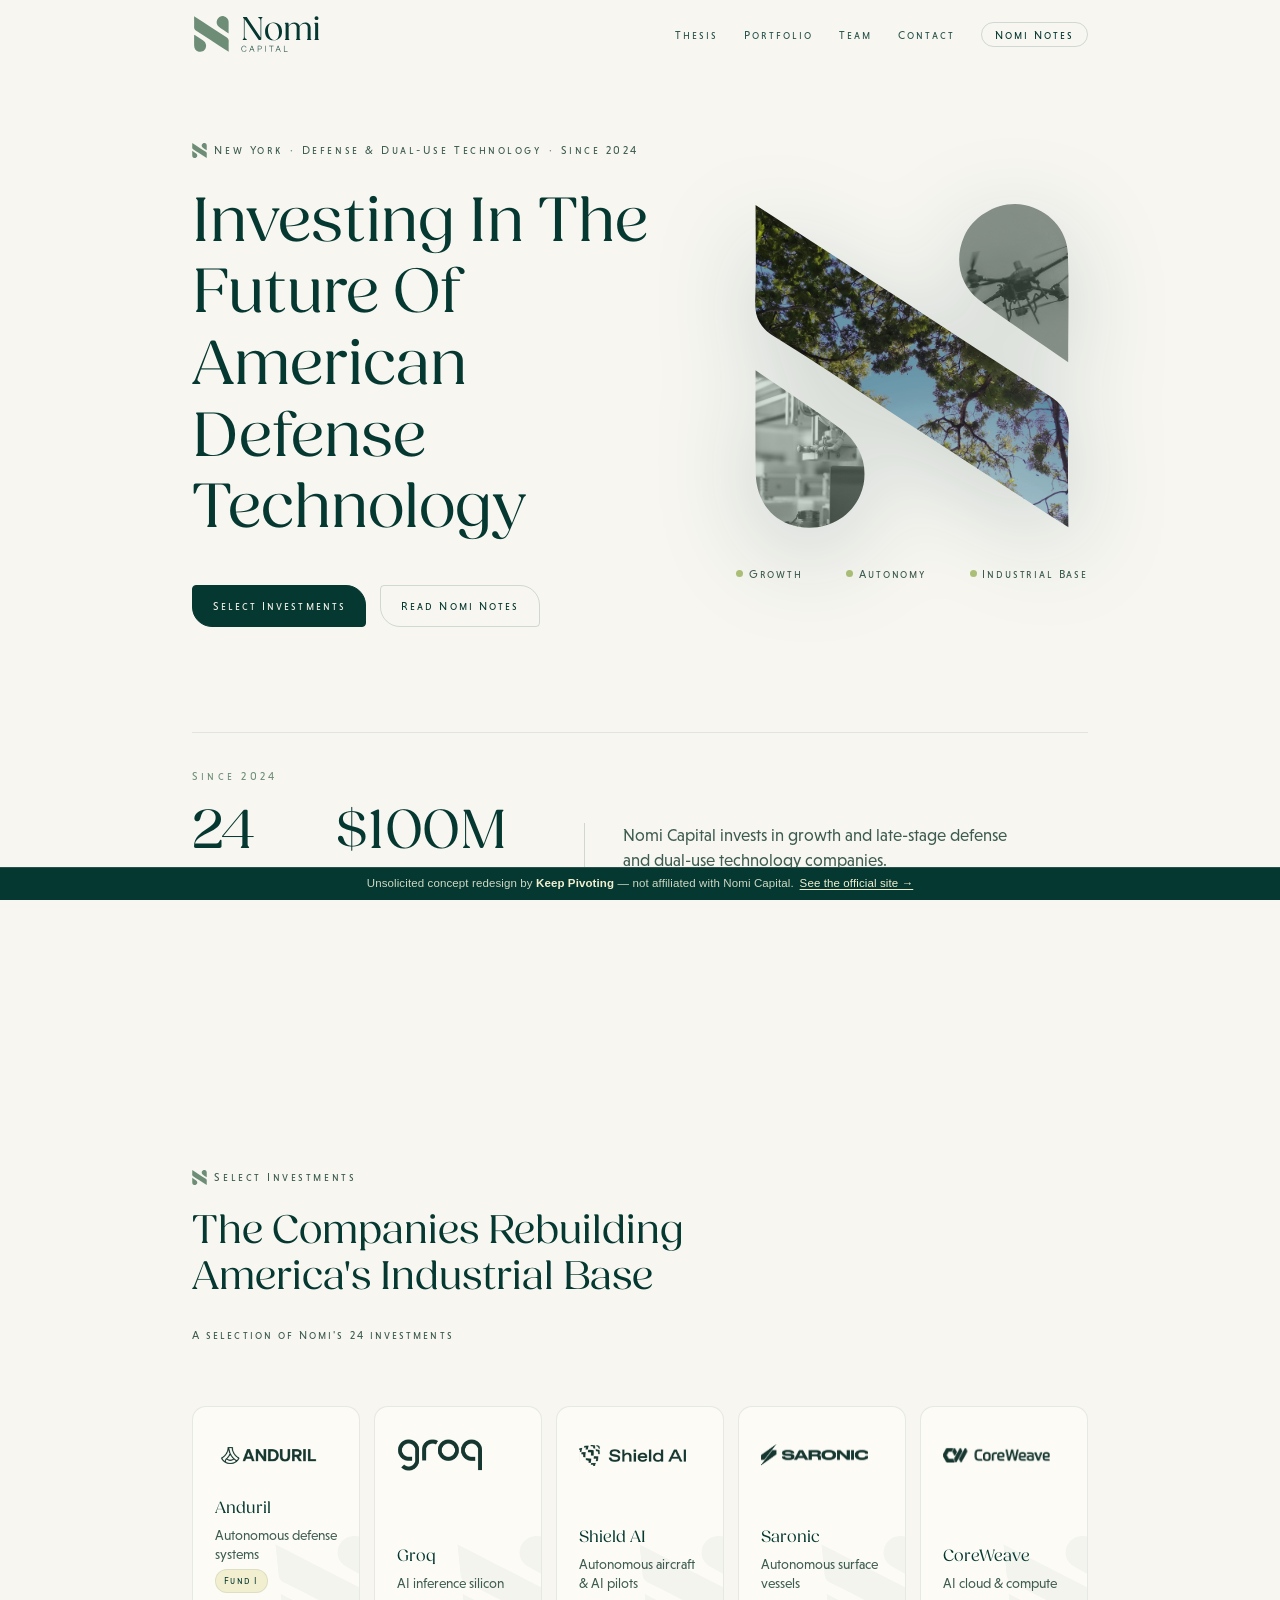
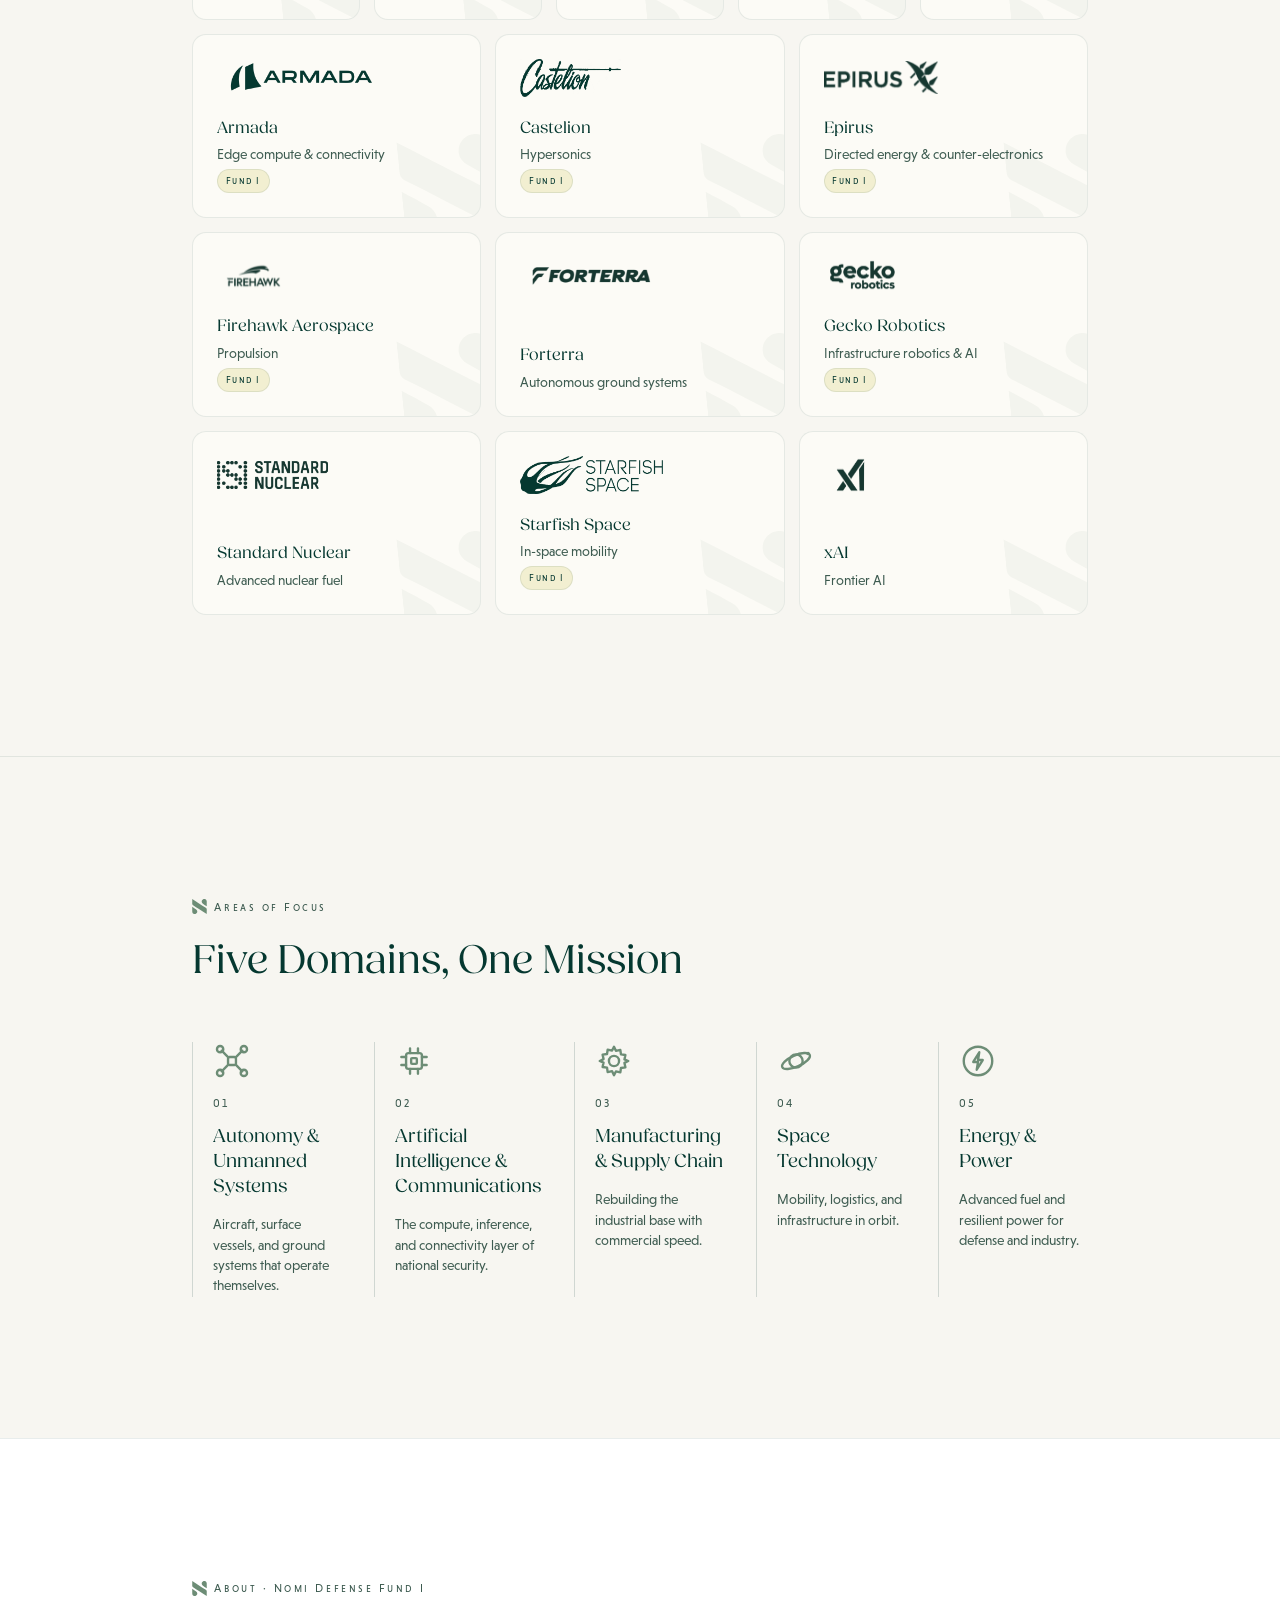
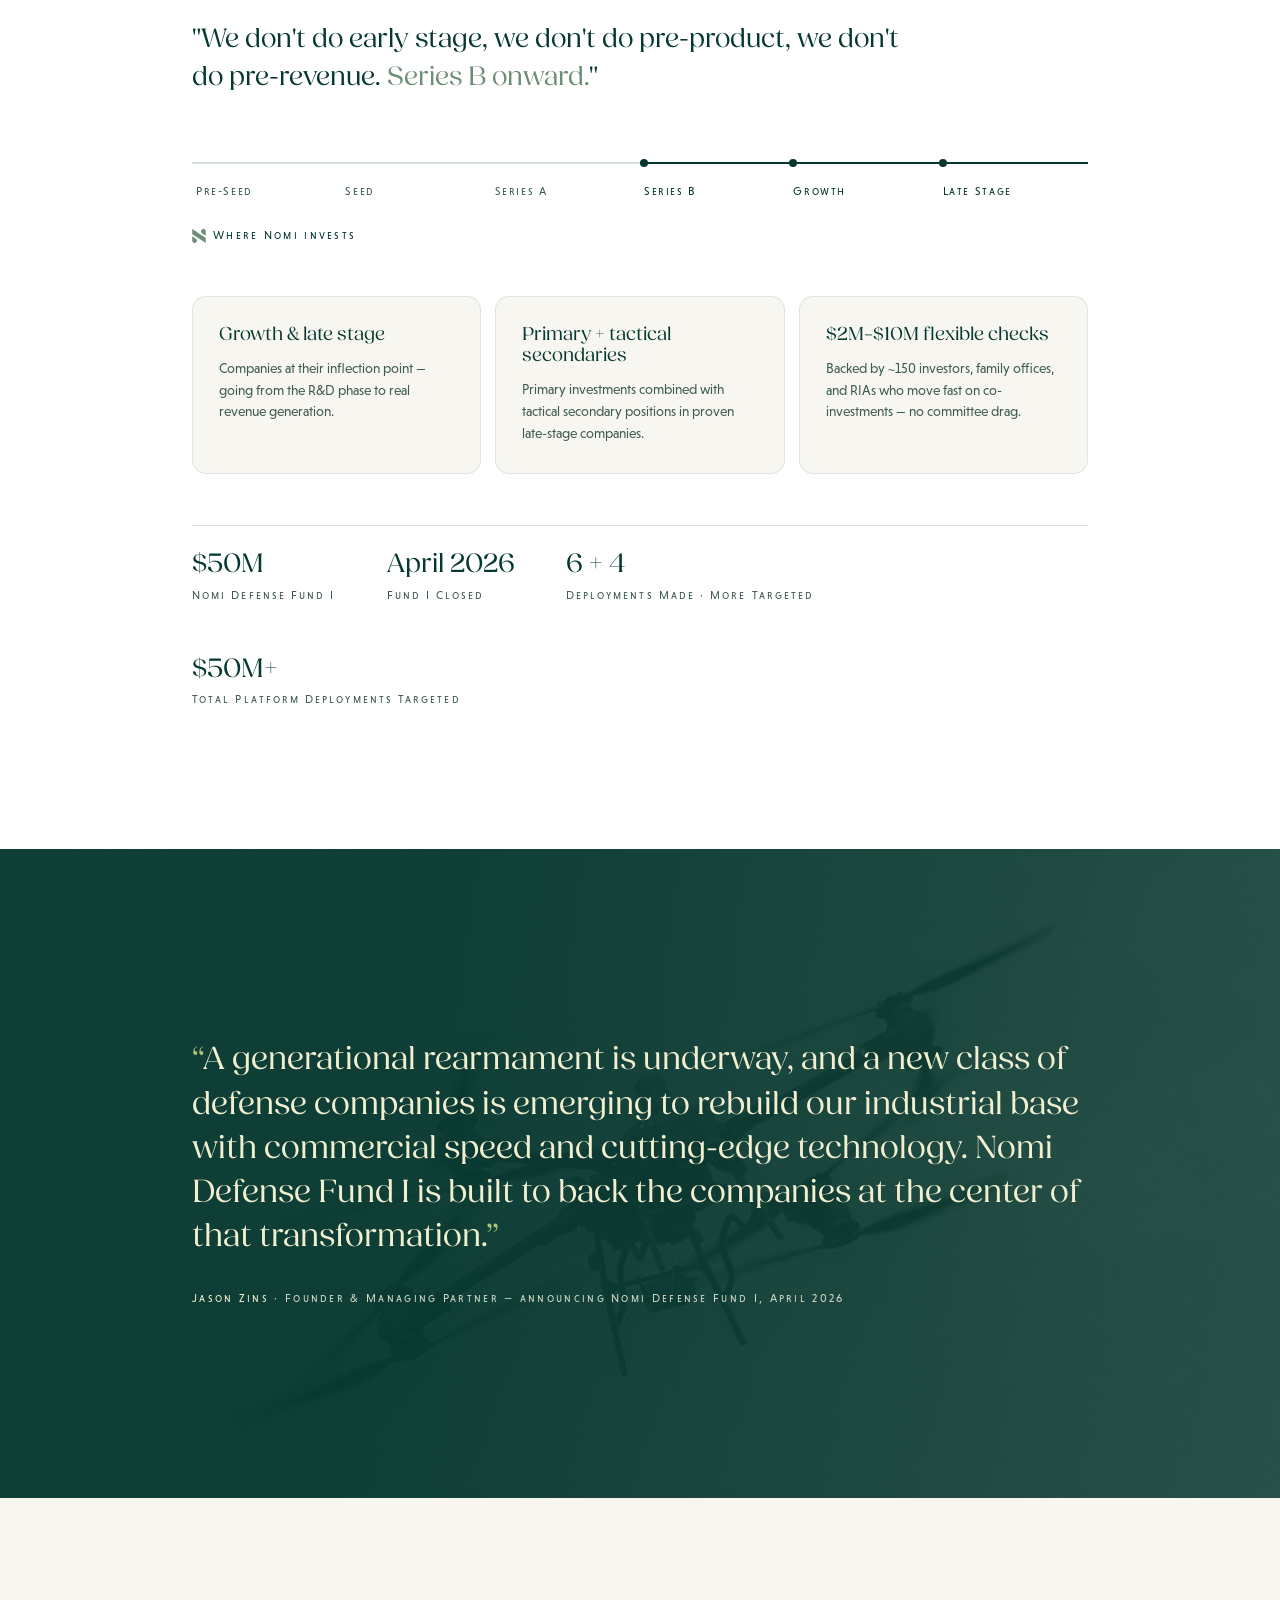
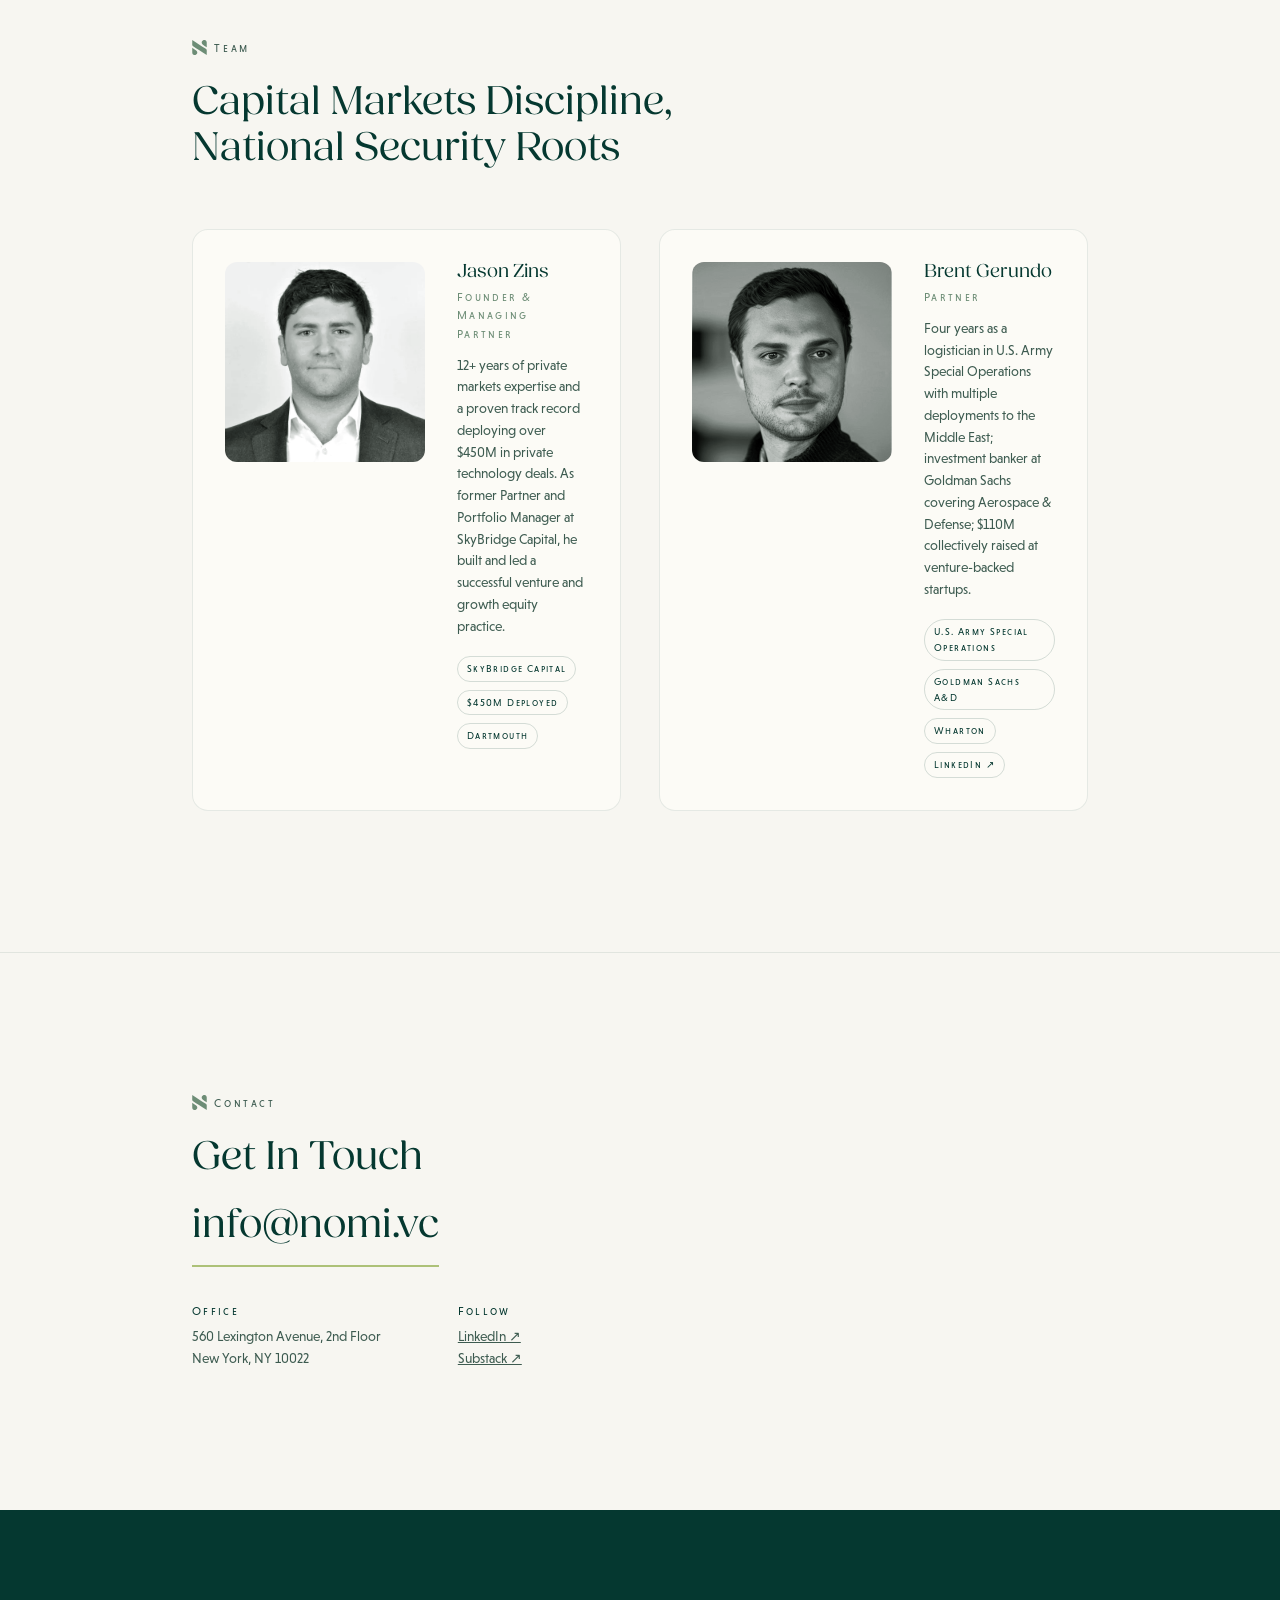
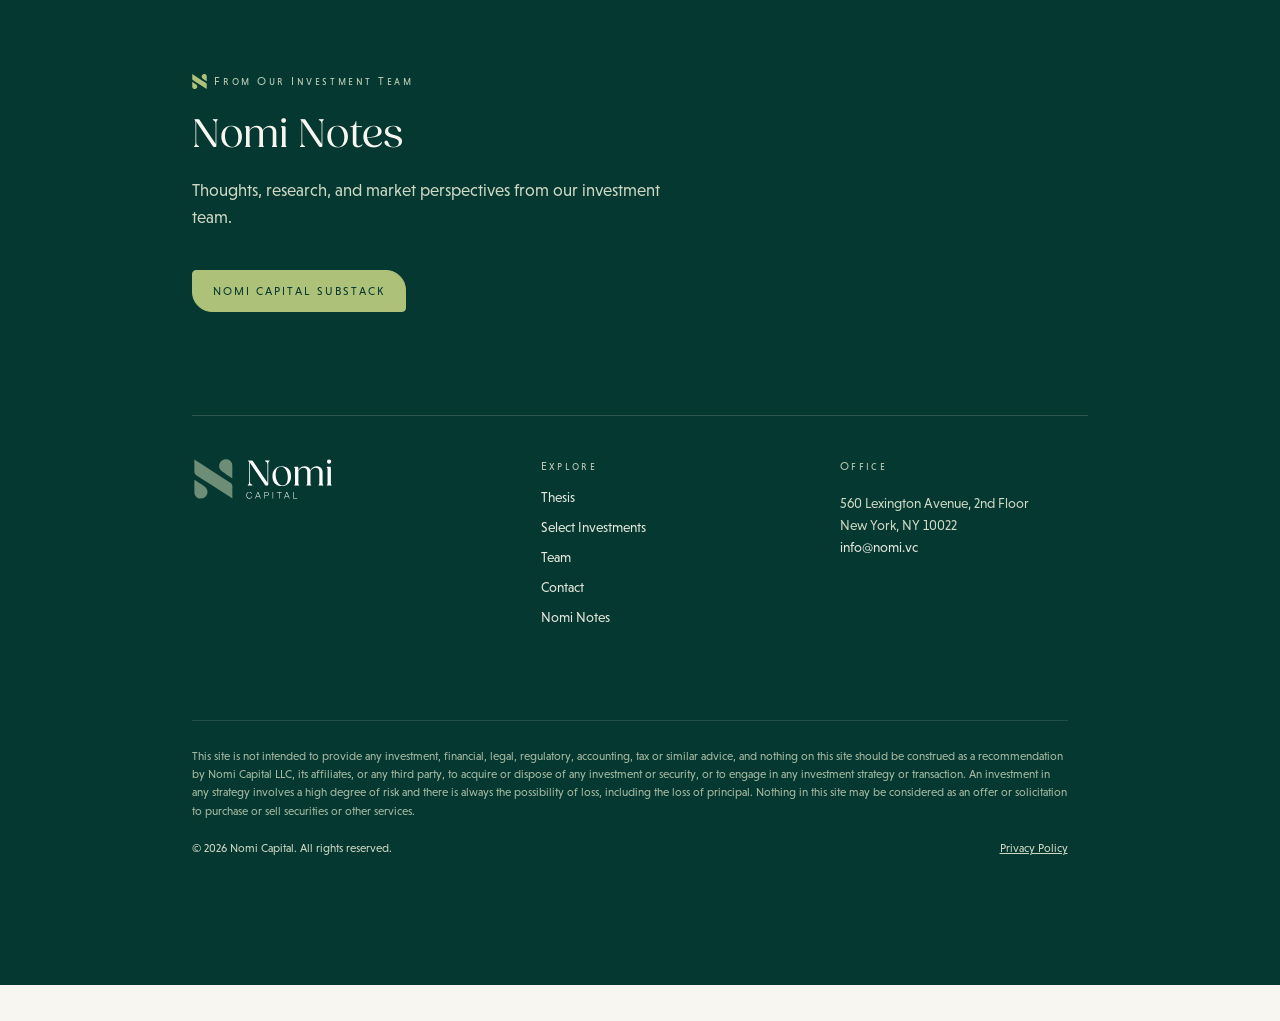
==== commit d7cb9baf: "Rebrand to Keep Pivoting and point booking CTA at live calendar Co-Authored-By: Claude Fable 5 <nore" ====
--- a/index.html
+++ b/index.html
@@ -318,7 +318,7 @@
   @media(max-width:560px){#varv-disclaimer{font-size:10.5px;padding:7px 12px}body{padding-bottom:54px}}
 </style>
 <div id="varv-disclaimer">
-  <span>Unsolicited concept redesign by <b>varv</b> &mdash; not affiliated with Nomi Capital.</span>
+  <span>Unsolicited concept redesign by <b>Keep Pivoting</b> &mdash; not affiliated with Nomi Capital.</span>
   <a href="https://www.nomi.vc" target="_blank" rel="noopener">See the official site &rarr;</a>
 </div>
 
@@ -868,7 +868,7 @@
 </style>
 
 <!-- ===== (markup: paste before </body>) ===== -->
-<div id="varv-popup" role="dialog" aria-label="A note from varv" aria-live="polite">
+<div id="varv-popup" role="dialog" aria-label="A note from Keep Pivoting" aria-live="polite">
   <button type="button" class="vp-close" aria-label="Dismiss">&times;</button>
   <div class="vp-inner">
     <!-- (1) Moksh talking-head video, tap to unmute -->
@@ -877,7 +877,7 @@
            reduced-motion mode, so the poster stays frozen for headless QA. -->
       <video muted playsinline preload="metadata"
              poster="assets/brand/og-image.jpg"
-             aria-label="A short intro from Moksh at varv"></video>
+             aria-label="A short intro from Moksh at Keep Pivoting"></video>
       <button type="button" class="vp-unmute" aria-label="Unmute video">
         <span aria-hidden="true">&#128266;</span> Tap for sound
       </button>
@@ -900,7 +900,7 @@
     </div>
 
     <!-- (4) primary CTA — the north-star booked call -->
-    <a class="vp-book" href="https://cal.com/varv/15min" target="_blank" rel="noopener">Book 15 min &rarr;</a>
+    <a class="vp-book" href="https://cal.com/keep-pivoting/30min" target="_blank" rel="noopener">Book 15 min &rarr;</a>
   </div>
 </div>
 
